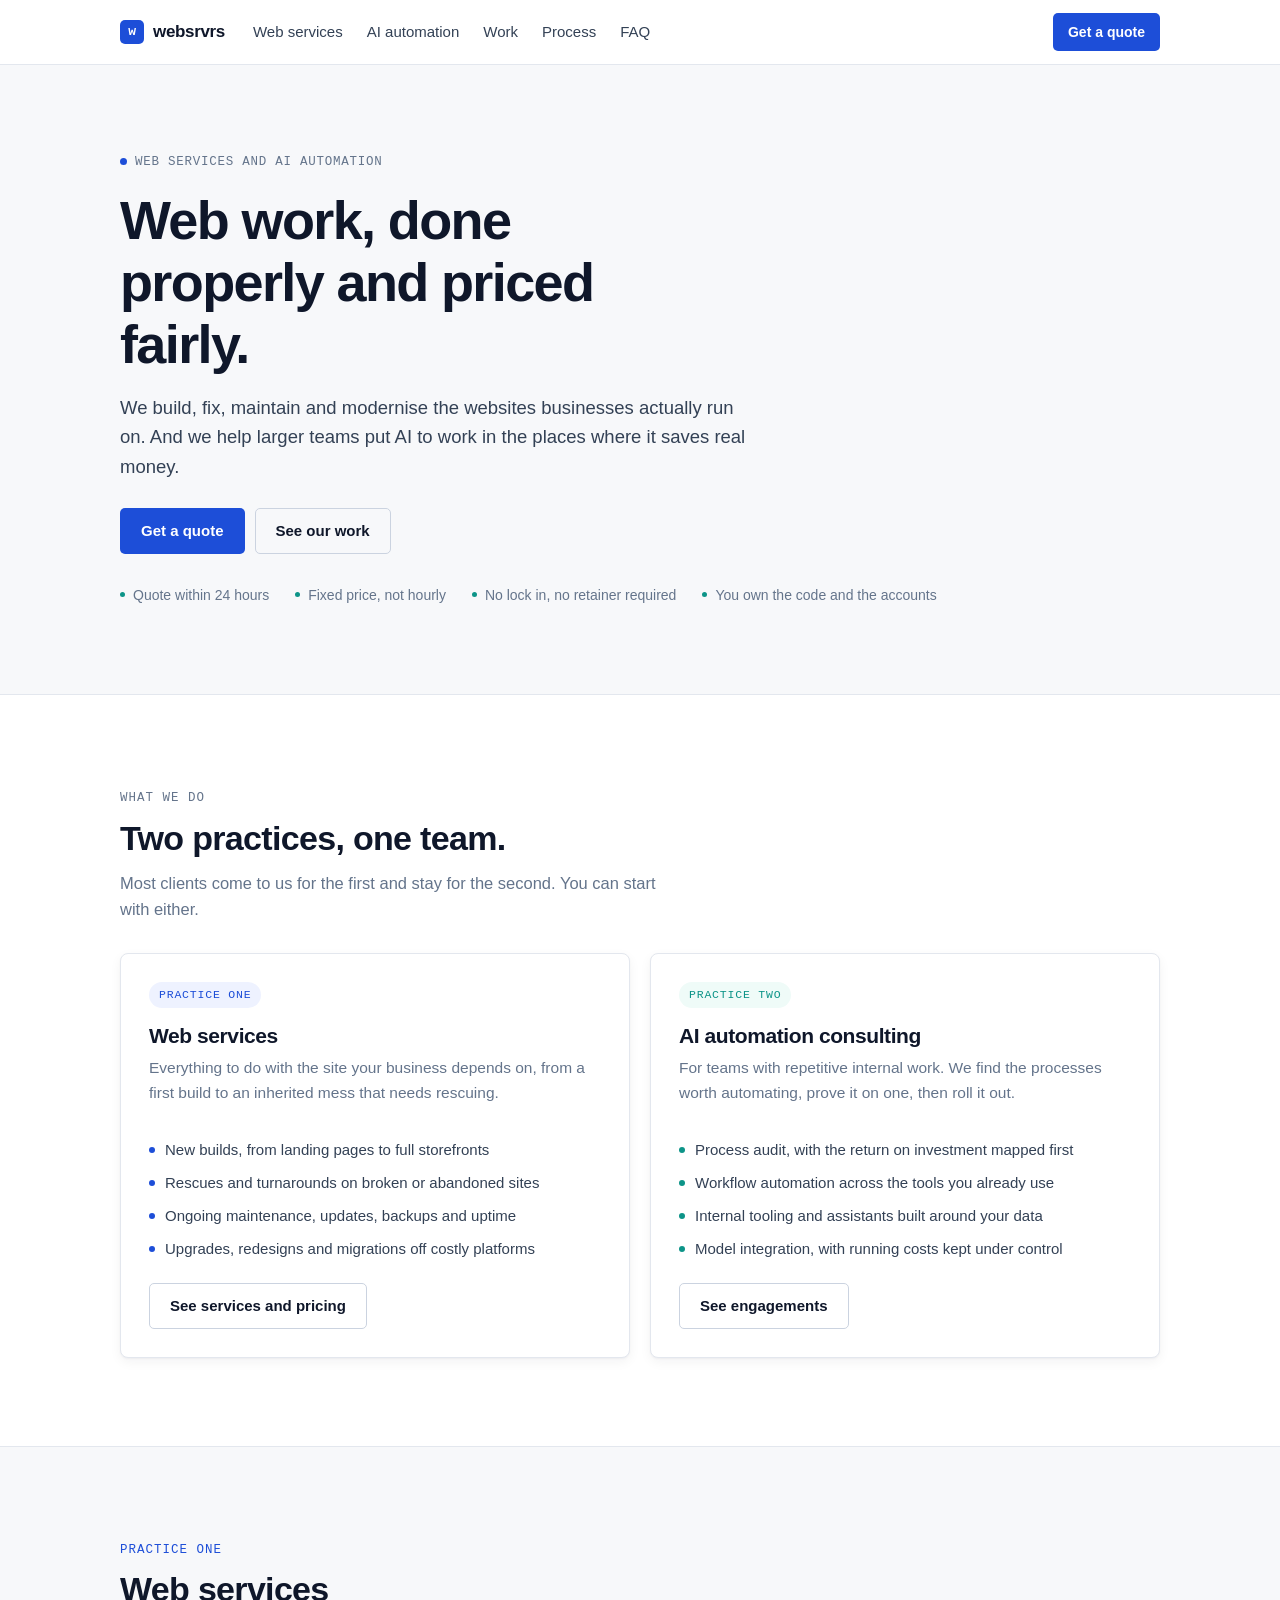
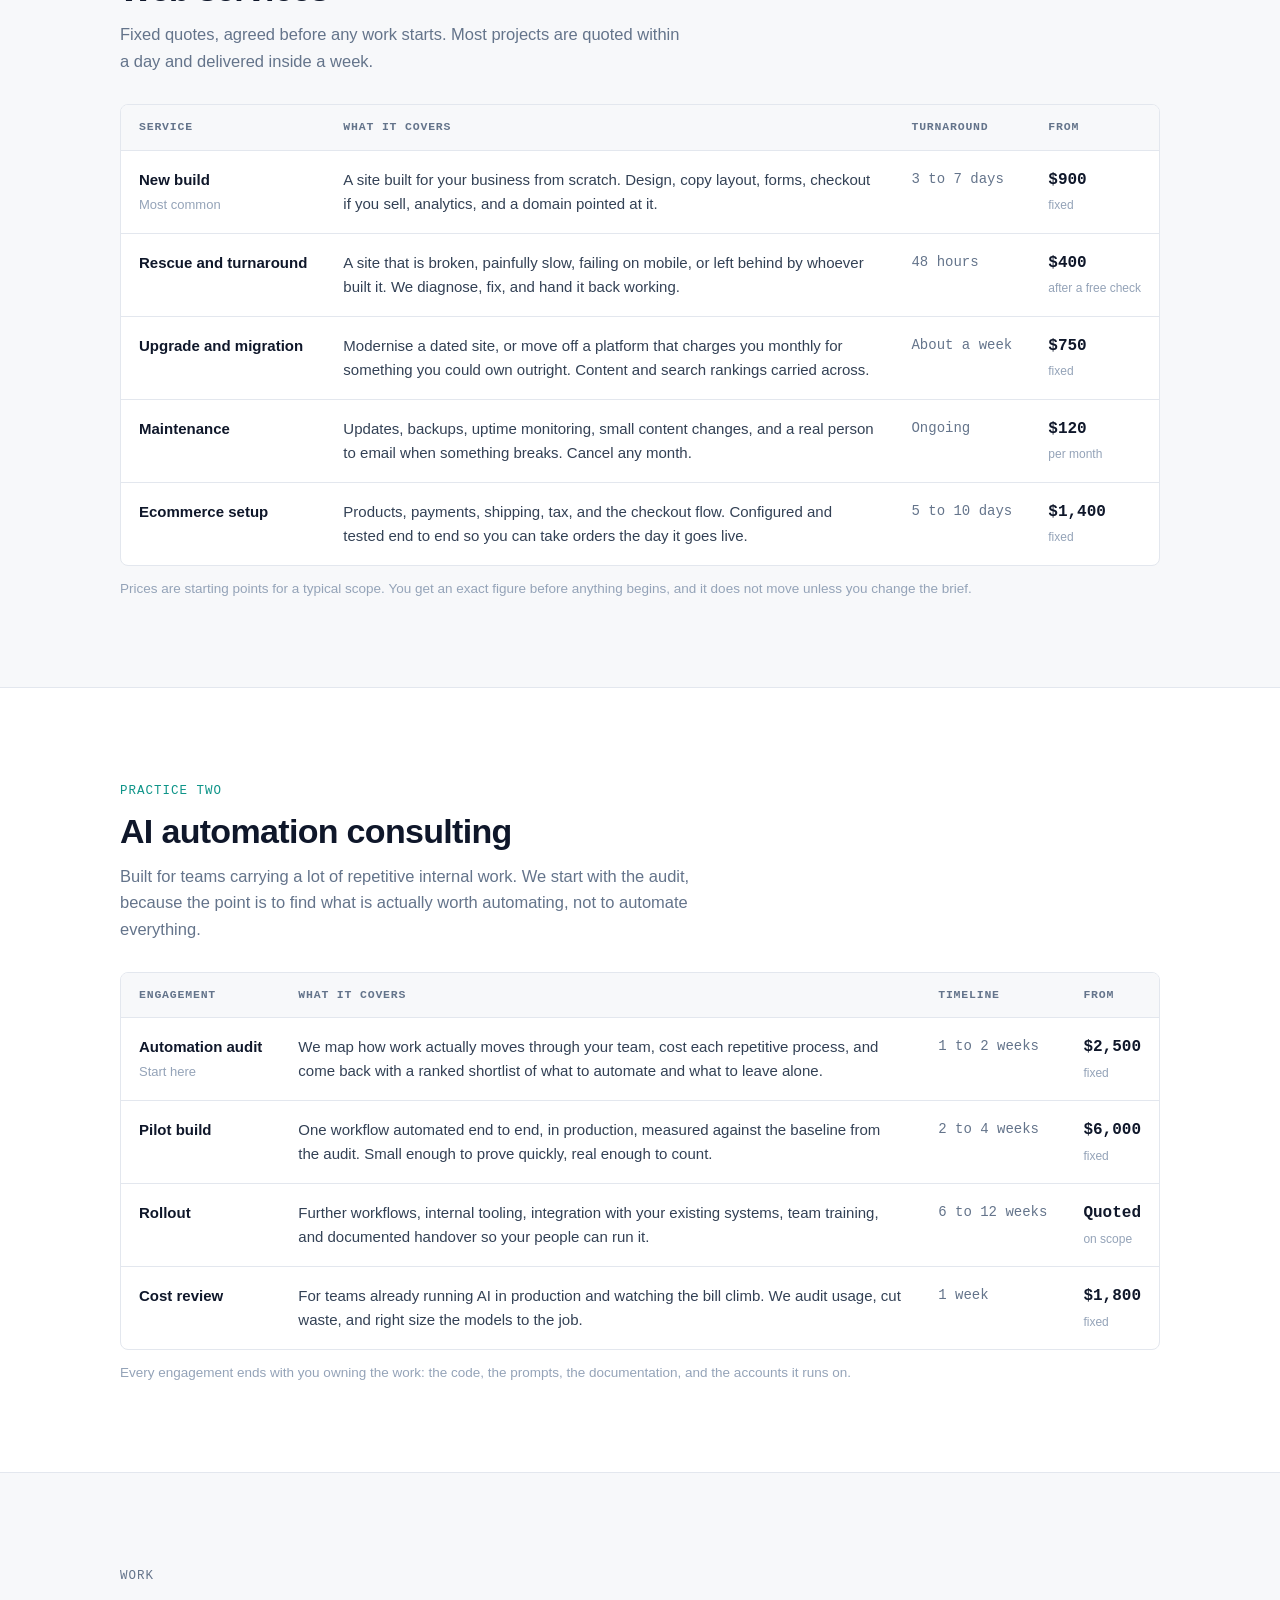
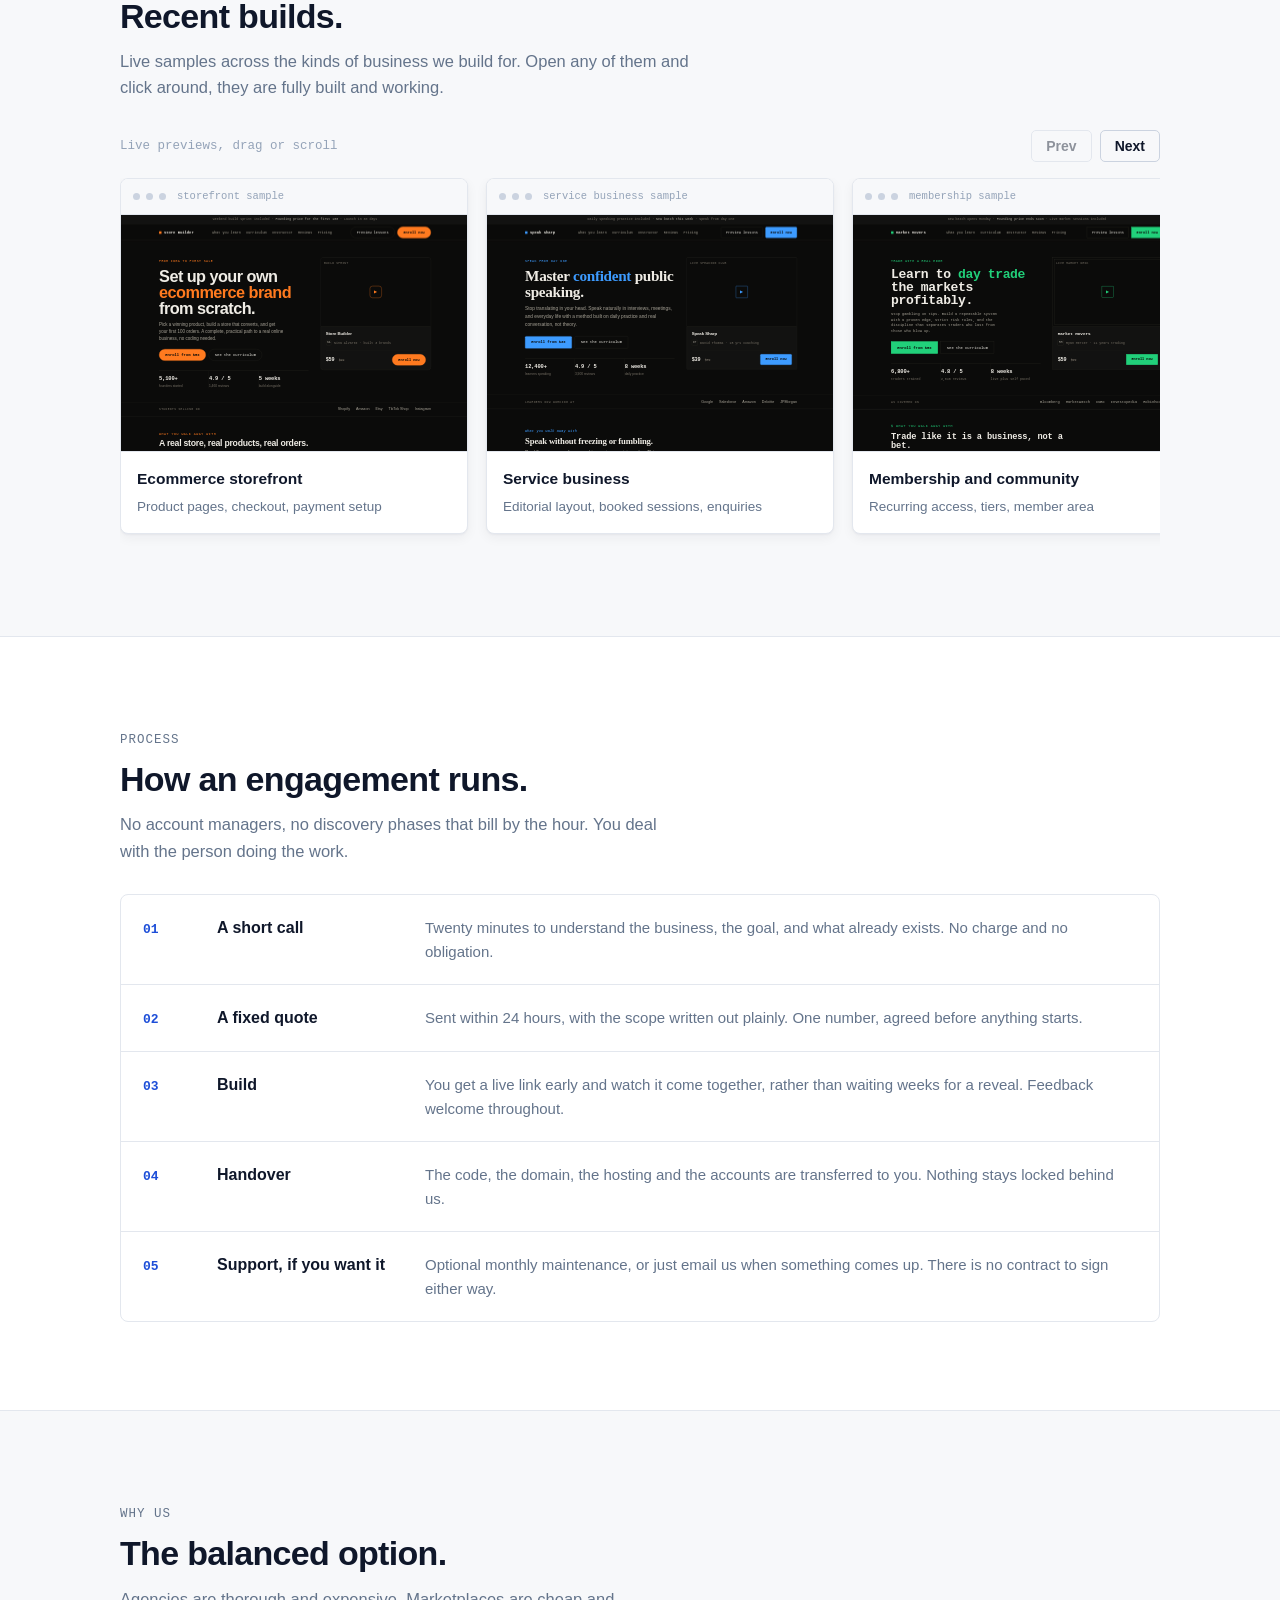
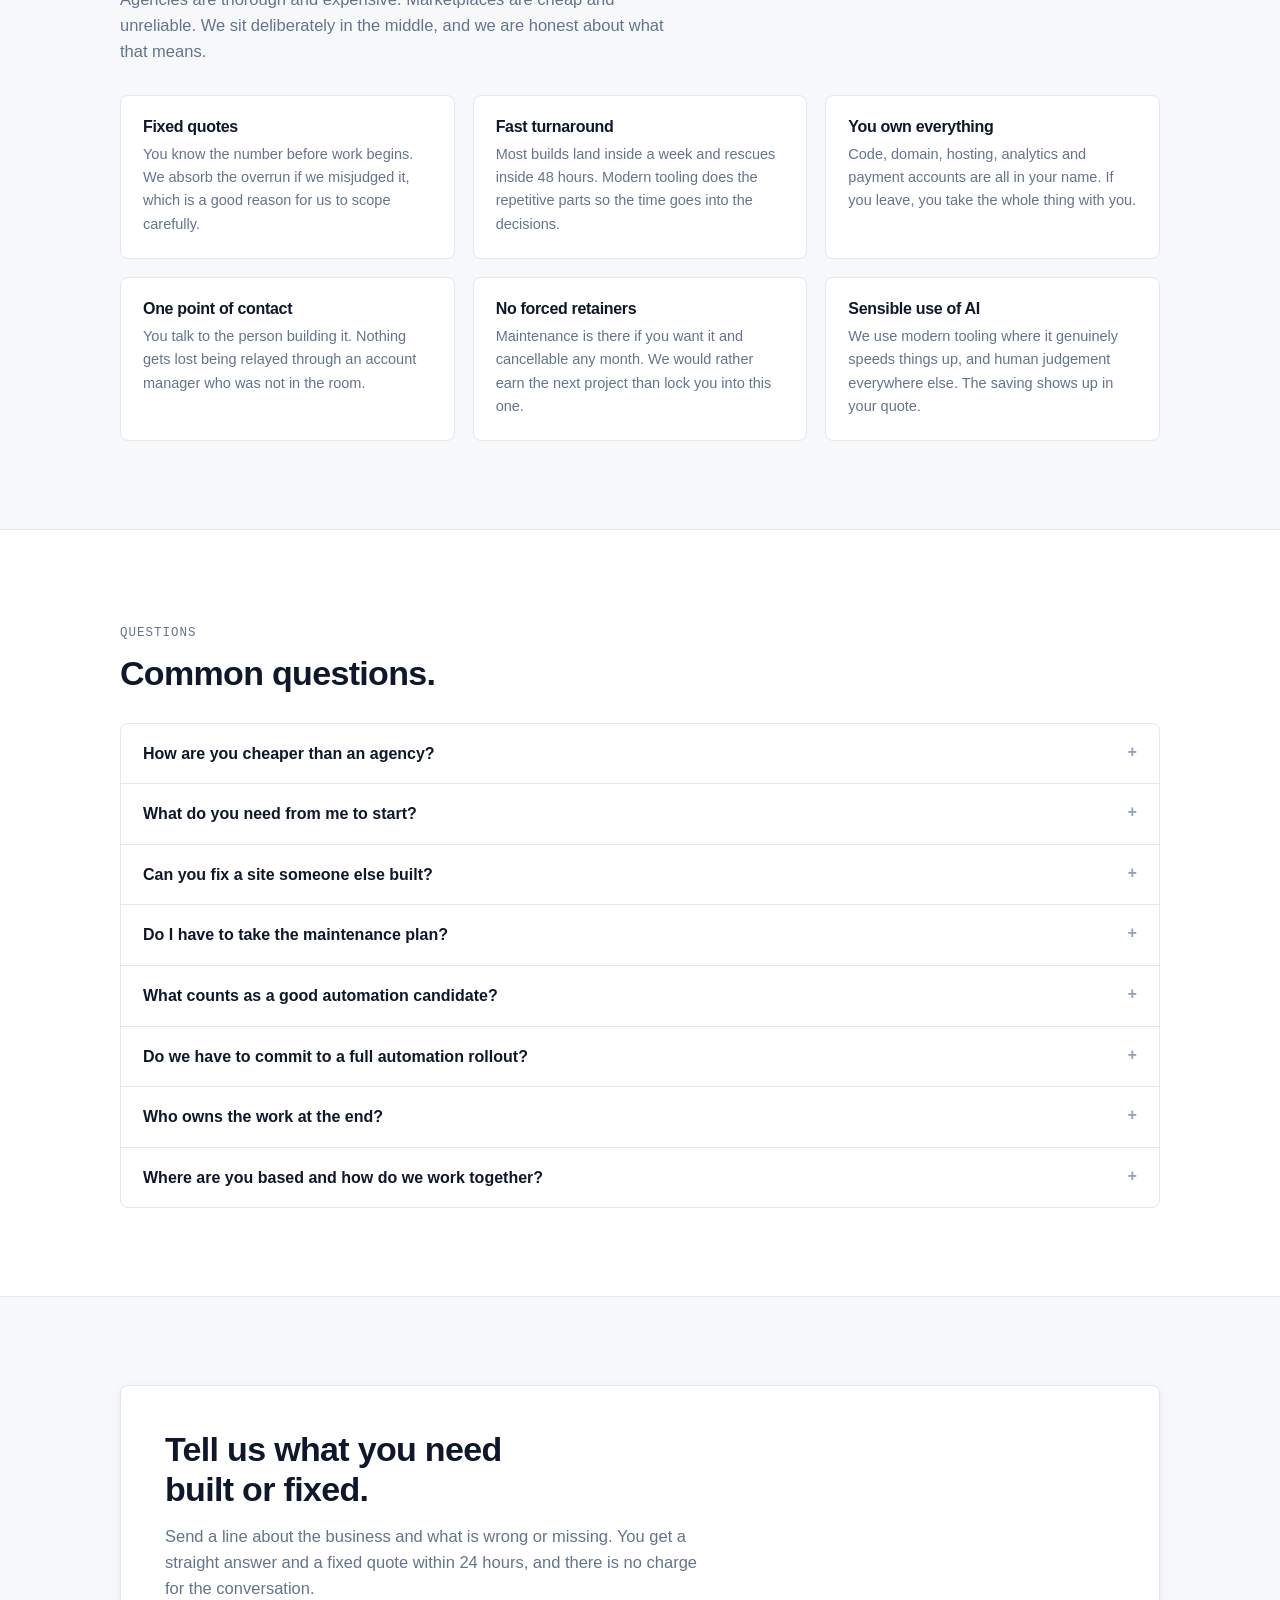
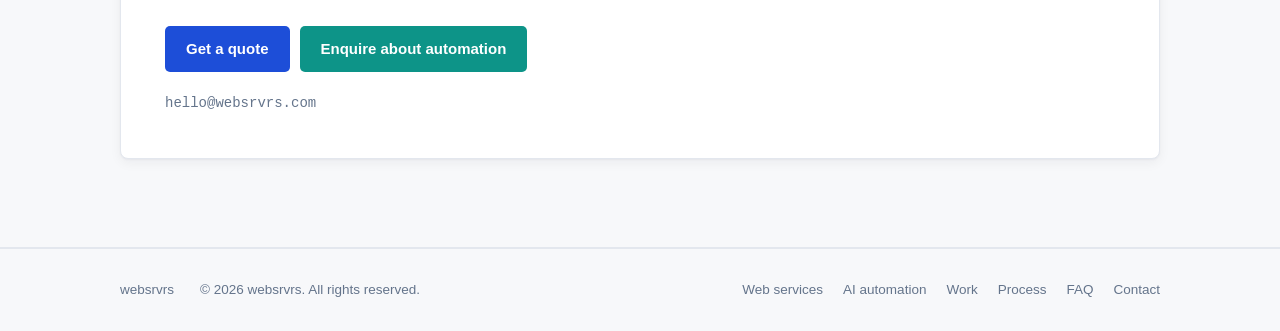
==== index.html @ 1d9e2f2c "Set up websrvrs: web services and AI automation Two practices under one firm. Web services covers ne" ====
<!DOCTYPE html>
<html lang="en">
<head>
  <meta charset="UTF-8" />
  <meta name="viewport" content="width=device-width, initial-scale=1.0" />
  <title>websrvrs · web services and AI automation</title>
  <meta name="description" content="We build, fix, maintain and modernise the websites businesses run on, and help larger teams automate work with AI. Fixed quotes, fast turnaround, you own everything." />
  <meta name="theme-color" content="#ffffff" />
  <link rel="icon" href="favicon.svg" type="image/svg+xml" />
  <meta property="og:title" content="websrvrs · web services and AI automation" />
  <meta property="og:description" content="Web builds, rescues, maintenance and upgrades. Plus AI automation consulting for teams. Fixed quotes, fast turnaround." />
  <meta property="og:type" content="website" />
  <link rel="stylesheet" href="styles.css" />
  <script>document.documentElement.classList.add("js");</script>
</head>
<body id="top">

  <header class="mast" id="mast">
    <div class="wrap mast-in">
      <a href="#top" class="brand"><span class="mk">w</span>websrvrs</a>
      <nav>
        <a href="#services">Web services</a>
        <a href="#automation">AI automation</a>
        <a href="#work">Work</a>
        <a href="#process">Process</a>
        <a href="#faq">FAQ</a>
      </nav>
      <div class="right">
        <a href="#contact" class="btn btn-primary btn-sm">Get a quote</a>
        <button class="burger" id="burger" aria-label="Menu"><span></span><span></span><span></span></button>
      </div>
    </div>
  </header>

  <main>
    <!-- HERO -->
    <section class="hero">
      <div class="wrap">
        <span class="kick"><i></i>Web services and AI automation</span>
        <h1>Web work, done properly and priced fairly.</h1>
        <p class="sub">We build, fix, maintain and modernise the websites businesses actually run on. And we help larger teams put AI to work in the places where it saves real money.</p>
        <div class="acts">
          <a href="#contact" class="btn btn-primary">Get a quote</a>
          <a href="#work" class="btn btn-ghost">See our work</a>
        </div>
        <div class="trust">
          <span>Quote within 24 hours</span>
          <span>Fixed price, not hourly</span>
          <span>No lock in, no retainer required</span>
          <span>You own the code and the accounts</span>
        </div>
      </div>
    </section>

    <!-- PRACTICES -->
    <section class="sect" id="practices">
      <div class="wrap">
        <div class="shead rise">
          <span class="lbl">What we do</span>
          <h2>Two practices, one team.</h2>
          <p>Most clients come to us for the first and stay for the second. You can start with either.</p>
        </div>

        <div class="practices">
          <div class="prac web rise">
            <span class="tag">Practice one</span>
            <h3>Web services</h3>
            <p>Everything to do with the site your business depends on, from a first build to an inherited mess that needs rescuing.</p>
            <ul>
              <li>New builds, from landing pages to full storefronts</li>
              <li>Rescues and turnarounds on broken or abandoned sites</li>
              <li>Ongoing maintenance, updates, backups and uptime</li>
              <li>Upgrades, redesigns and migrations off costly platforms</li>
            </ul>
            <a href="#services" class="btn btn-ghost">See services and pricing</a>
          </div>

          <div class="prac ai rise">
            <span class="tag">Practice two</span>
            <h3>AI automation consulting</h3>
            <p>For teams with repetitive internal work. We find the processes worth automating, prove it on one, then roll it out.</p>
            <ul>
              <li>Process audit, with the return on investment mapped first</li>
              <li>Workflow automation across the tools you already use</li>
              <li>Internal tooling and assistants built around your data</li>
              <li>Model integration, with running costs kept under control</li>
            </ul>
            <a href="#automation" class="btn btn-ghost">See engagements</a>
          </div>
        </div>
      </div>
    </section>

    <!-- WEB SERVICES -->
    <section class="sect sink" id="services">
      <div class="wrap">
        <div class="shead rise">
          <span class="lbl web">Practice one</span>
          <h2>Web services</h2>
          <p>Fixed quotes, agreed before any work starts. Most projects are quoted within a day and delivered inside a week.</p>
        </div>
        <div class="tbl-scroll rise">
          <table>
            <thead>
              <tr><th>Service</th><th>What it covers</th><th>Turnaround</th><th>From</th></tr>
            </thead>
            <tbody>
              <tr>
                <td class="svc">New build<small>Most common</small></td>
                <td>A site built for your business from scratch. Design, copy layout, forms, checkout if you sell, analytics, and a domain pointed at it.</td>
                <td class="turn">3 to 7 days</td>
                <td class="from">$900<small>fixed</small></td>
              </tr>
              <tr>
                <td class="svc">Rescue and turnaround</td>
                <td>A site that is broken, painfully slow, failing on mobile, or left behind by whoever built it. We diagnose, fix, and hand it back working.</td>
                <td class="turn">48 hours</td>
                <td class="from">$400<small>after a free check</small></td>
              </tr>
              <tr>
                <td class="svc">Upgrade and migration</td>
                <td>Modernise a dated site, or move off a platform that charges you monthly for something you could own outright. Content and search rankings carried across.</td>
                <td class="turn">About a week</td>
                <td class="from">$750<small>fixed</small></td>
              </tr>
              <tr>
                <td class="svc">Maintenance</td>
                <td>Updates, backups, uptime monitoring, small content changes, and a real person to email when something breaks. Cancel any month.</td>
                <td class="turn">Ongoing</td>
                <td class="from">$120<small>per month</small></td>
              </tr>
              <tr>
                <td class="svc">Ecommerce setup</td>
                <td>Products, payments, shipping, tax, and the checkout flow. Configured and tested end to end so you can take orders the day it goes live.</td>
                <td class="turn">5 to 10 days</td>
                <td class="from">$1,400<small>fixed</small></td>
              </tr>
            </tbody>
          </table>
        </div>
        <p class="tbl-note rise">Prices are starting points for a typical scope. You get an exact figure before anything begins, and it does not move unless you change the brief.</p>
      </div>
    </section>

    <!-- AI AUTOMATION -->
    <section class="sect" id="automation">
      <div class="wrap">
        <div class="shead rise">
          <span class="lbl ai">Practice two</span>
          <h2>AI automation consulting</h2>
          <p>Built for teams carrying a lot of repetitive internal work. We start with the audit, because the point is to find what is actually worth automating, not to automate everything.</p>
        </div>
        <div class="tbl-scroll rise">
          <table>
            <thead>
              <tr><th>Engagement</th><th>What it covers</th><th>Timeline</th><th>From</th></tr>
            </thead>
            <tbody>
              <tr>
                <td class="svc">Automation audit<small>Start here</small></td>
                <td>We map how work actually moves through your team, cost each repetitive process, and come back with a ranked shortlist of what to automate and what to leave alone.</td>
                <td class="turn">1 to 2 weeks</td>
                <td class="from">$2,500<small>fixed</small></td>
              </tr>
              <tr>
                <td class="svc">Pilot build</td>
                <td>One workflow automated end to end, in production, measured against the baseline from the audit. Small enough to prove quickly, real enough to count.</td>
                <td class="turn">2 to 4 weeks</td>
                <td class="from">$6,000<small>fixed</small></td>
              </tr>
              <tr>
                <td class="svc">Rollout</td>
                <td>Further workflows, internal tooling, integration with your existing systems, team training, and documented handover so your people can run it.</td>
                <td class="turn">6 to 12 weeks</td>
                <td class="from">Quoted<small>on scope</small></td>
              </tr>
              <tr>
                <td class="svc">Cost review</td>
                <td>For teams already running AI in production and watching the bill climb. We audit usage, cut waste, and right size the models to the job.</td>
                <td class="turn">1 week</td>
                <td class="from">$1,800<small>fixed</small></td>
              </tr>
            </tbody>
          </table>
        </div>
        <p class="tbl-note rise">Every engagement ends with you owning the work: the code, the prompts, the documentation, and the accounts it runs on.</p>
      </div>
    </section>

    <!-- WORK -->
    <section class="sect sink" id="work">
      <div class="wrap">
        <div class="shead rise">
          <span class="lbl">Work</span>
          <h2>Recent builds.</h2>
          <p>Live samples across the kinds of business we build for. Open any of them and click around, they are fully built and working.</p>
        </div>

        <div class="rise">
          <div class="cara-head">
            <span class="hint">Live previews, drag or scroll</span>
            <div class="navs">
              <button class="btn btn-ghost btn-sm" id="prev" type="button">Prev</button>
              <button class="btn btn-ghost btn-sm" id="next" type="button">Next</button>
            </div>
          </div>
          <div class="track" id="track">
            <a class="card" href="work/storefront/">
              <div class="card-bar"><i></i><i></i><i></i><span class="u">storefront sample</span></div>
              <div class="card-view"><iframe src="work/storefront/" title="Storefront sample" loading="lazy" tabindex="-1" aria-hidden="true"></iframe></div>
              <div class="card-cap"><b>Ecommerce storefront</b><span>Product pages, checkout, payment setup</span></div>
            </a>
            <a class="card" href="work/booking/">
              <div class="card-bar"><i></i><i></i><i></i><span class="u">service business sample</span></div>
              <div class="card-view"><iframe src="work/booking/" title="Service business sample" loading="lazy" tabindex="-1" aria-hidden="true"></iframe></div>
              <div class="card-cap"><b>Service business</b><span>Editorial layout, booked sessions, enquiries</span></div>
            </a>
            <a class="card" href="work/membership/">
              <div class="card-bar"><i></i><i></i><i></i><span class="u">membership sample</span></div>
              <div class="card-view"><iframe src="work/membership/" title="Membership sample" loading="lazy" tabindex="-1" aria-hidden="true"></iframe></div>
              <div class="card-cap"><b>Membership and community</b><span>Recurring access, tiers, member area</span></div>
            </a>
            <a class="card" href="work/program/">
              <div class="card-bar"><i></i><i></i><i></i><span class="u">program sample</span></div>
              <div class="card-view"><iframe src="work/program/" title="Program sample" loading="lazy" tabindex="-1" aria-hidden="true"></iframe></div>
              <div class="card-cap"><b>Program and enrolment</b><span>Curriculum, tiers, sign up flow</span></div>
            </a>
            <a class="card" href="work/digital/">
              <div class="card-bar"><i></i><i></i><i></i><span class="u">digital product sample</span></div>
              <div class="card-view"><iframe src="work/digital/" title="Digital product sample" loading="lazy" tabindex="-1" aria-hidden="true"></iframe></div>
              <div class="card-cap"><b>Digital product</b><span>Landing page, pricing tiers, instant delivery</span></div>
            </a>
          </div>
        </div>
      </div>
    </section>

    <!-- PROCESS -->
    <section class="sect" id="process">
      <div class="wrap">
        <div class="shead rise">
          <span class="lbl">Process</span>
          <h2>How an engagement runs.</h2>
          <p>No account managers, no discovery phases that bill by the hour. You deal with the person doing the work.</p>
        </div>
        <div class="steps rise">
          <div class="step"><span class="n">01</span><span class="t">A short call</span><span class="d">Twenty minutes to understand the business, the goal, and what already exists. No charge and no obligation.</span></div>
          <div class="step"><span class="n">02</span><span class="t">A fixed quote</span><span class="d">Sent within 24 hours, with the scope written out plainly. One number, agreed before anything starts.</span></div>
          <div class="step"><span class="n">03</span><span class="t">Build</span><span class="d">You get a live link early and watch it come together, rather than waiting weeks for a reveal. Feedback welcome throughout.</span></div>
          <div class="step"><span class="n">04</span><span class="t">Handover</span><span class="d">The code, the domain, the hosting and the accounts are transferred to you. Nothing stays locked behind us.</span></div>
          <div class="step"><span class="n">05</span><span class="t">Support, if you want it</span><span class="d">Optional monthly maintenance, or just email us when something comes up. There is no contract to sign either way.</span></div>
        </div>
      </div>
    </section>

    <!-- WHY -->
    <section class="sect sink" id="why">
      <div class="wrap">
        <div class="shead rise">
          <span class="lbl">Why us</span>
          <h2>The balanced option.</h2>
          <p>Agencies are thorough and expensive. Marketplaces are cheap and unreliable. We sit deliberately in the middle, and we are honest about what that means.</p>
        </div>
        <div class="why">
          <div class="c rise"><h3>Fixed quotes</h3><p>You know the number before work begins. We absorb the overrun if we misjudged it, which is a good reason for us to scope carefully.</p></div>
          <div class="c rise"><h3>Fast turnaround</h3><p>Most builds land inside a week and rescues inside 48 hours. Modern tooling does the repetitive parts so the time goes into the decisions.</p></div>
          <div class="c rise"><h3>You own everything</h3><p>Code, domain, hosting, analytics and payment accounts are all in your name. If you leave, you take the whole thing with you.</p></div>
          <div class="c rise"><h3>One point of contact</h3><p>You talk to the person building it. Nothing gets lost being relayed through an account manager who was not in the room.</p></div>
          <div class="c rise"><h3>No forced retainers</h3><p>Maintenance is there if you want it and cancellable any month. We would rather earn the next project than lock you into this one.</p></div>
          <div class="c rise"><h3>Sensible use of AI</h3><p>We use modern tooling where it genuinely speeds things up, and human judgement everywhere else. The saving shows up in your quote.</p></div>
        </div>
      </div>
    </section>

    <!-- FAQ -->
    <section class="sect" id="faq">
      <div class="wrap">
        <div class="shead rise">
          <span class="lbl">Questions</span>
          <h2>Common questions.</h2>
        </div>
        <div class="faq rise">
          <details>
            <summary><span>How are you cheaper than an agency?</span><span class="pl">+</span></summary>
            <div class="ans">No offices, no account layer, and no sales team to fund. We also use modern tooling for the repetitive parts of a build, so the hours that get billed are the ones that actually needed judgement. You are paying for the work rather than the overhead around it.</div>
          </details>
          <details>
            <summary><span>What do you need from me to start?</span><span class="pl">+</span></summary>
            <div class="ans">Whatever you already have. Logos, copy, product photos, an old site, a rough sketch, or nothing but a conversation. We work from the state you are in rather than asking you to prepare a brief first.</div>
          </details>
          <details>
            <summary><span>Can you fix a site someone else built?</span><span class="pl">+</span></summary>
            <div class="ans">Yes, that is a large part of what we do. Send us the URL and we will tell you honestly whether it is worth repairing or cheaper to rebuild. The initial check costs nothing.</div>
          </details>
          <details>
            <summary><span>Do I have to take the maintenance plan?</span><span class="pl">+</span></summary>
            <div class="ans">No. It exists because most clients would rather not think about updates and backups, but the site is yours either way and it will keep running without us.</div>
          </details>
          <details>
            <summary><span>What counts as a good automation candidate?</span><span class="pl">+</span></summary>
            <div class="ans">Work that is repetitive, rule based, high volume, and currently done by a person reading and retyping things. Quoting, intake, triage, reporting, data entry between systems. The audit exists to find these rather than guess at them.</div>
          </details>
          <details>
            <summary><span>Do we have to commit to a full automation rollout?</span><span class="pl">+</span></summary>
            <div class="ans">No. The audit stands alone and is useful on its own, and the pilot is deliberately small so you can judge the result before committing further. Many clients stop after the pilot, and that is a fine outcome.</div>
          </details>
          <details>
            <summary><span>Who owns the work at the end?</span><span class="pl">+</span></summary>
            <div class="ans">You do, in every case. Code, documentation, prompts, domains and accounts are transferred into your name at handover. There is no licence and no dependency on us continuing.</div>
          </details>
          <details>
            <summary><span>Where are you based and how do we work together?</span><span class="pl">+</span></summary>
            <div class="ans">We work remotely with clients across time zones, over email and scheduled calls. Most projects need one call at the start and one at handover, and everything between is asynchronous.</div>
          </details>
        </div>
      </div>
    </section>

    <!-- CONTACT -->
    <section class="sect sink" id="contact">
      <div class="wrap">
        <div class="cta rise">
          <h2>Tell us what you need built or fixed.</h2>
          <p>Send a line about the business and what is wrong or missing. You get a straight answer and a fixed quote within 24 hours, and there is no charge for the conversation.</p>
          <div class="acts">
            <a class="btn btn-primary" href="mailto:hello@websrvrs.com?subject=Project%20enquiry&body=Hi%2C%0D%0A%0D%0ABusiness%3A%0D%0ACurrent%20site%20(if%20any)%3A%0D%0AWhat%20I%20need%3A%0D%0ATimeline%3A%0D%0A">Get a quote</a>
            <a class="btn btn-ai" href="mailto:hello@websrvrs.com?subject=AI%20automation%20enquiry&body=Hi%2C%0D%0A%0D%0ACompany%3A%0D%0ATeam%20size%3A%0D%0AThe%20repetitive%20work%20we%20want%20to%20look%20at%3A%0D%0A">Enquire about automation</a>
          </div>
          <p class="mailto">hello@websrvrs.com</p>
        </div>
      </div>
    </section>
  </main>

  <footer class="foot">
    <div class="wrap foot-in">
      <span>websrvrs</span>
      <span>&#169; 2026 websrvrs. All rights reserved.</span>
      <nav>
        <a href="#services">Web services</a>
        <a href="#automation">AI automation</a>
        <a href="#work">Work</a>
        <a href="#process">Process</a>
        <a href="#faq">FAQ</a>
        <a href="#contact">Contact</a>
      </nav>
    </div>
  </footer>

  <script src="script.js"></script>
</body>
</html>
---- styles.css ----
/* ============================================================
   websrvrs — web services and AI automation.
   Light, professional, calm. Two practice accents: blue for web,
   teal for automation. Flat fills, soft borders, system fonts.
   ============================================================ */

:root {
  --bg: #ffffff;
  --bg-soft: #f7f8fa;
  --bg-sink: #f1f3f7;
  --line: #e3e7ee;
  --line-strong: #cbd3e0;

  --ink: #0f172a;
  --ink-soft: #334155;
  --muted: #64748b;
  --faint: #94a3b8;

  --web: #1d4ed8;
  --web-soft: #eef2ff;
  --ai: #0d9488;
  --ai-soft: #effbf8;
  --warn: #b45309;

  --r: 8px;
  --r-sm: 5px;
  --maxw: 1120px;
  --pad: clamp(20px, 5vw, 40px);
  --sect: clamp(56px, 8vw, 88px);

  --sans: -apple-system, BlinkMacSystemFont, "Segoe UI", Roboto, Helvetica, Arial, sans-serif;
  --mono: ui-monospace, SFMono-Regular, "SF Mono", Menlo, Consolas, "Liberation Mono", monospace;
  --shadow: 0 1px 2px rgba(15, 23, 42, .04), 0 4px 12px rgba(15, 23, 42, .05);
}

* { box-sizing: border-box; }
html { scroll-behavior: smooth; }
body {
  margin: 0; background: var(--bg); color: var(--ink);
  font-family: var(--sans); font-size: 16px; line-height: 1.6;
  -webkit-font-smoothing: antialiased;
}
img { max-width: 100%; display: block; }
a { color: var(--web); text-decoration: none; }
a:hover { text-decoration: underline; }

.wrap { width: 100%; max-width: var(--maxw); margin: 0 auto; padding-inline: var(--pad); }
.mono { font-family: var(--mono); }
.muted { color: var(--muted); }

h1, h2, h3, h4 { margin: 0; font-weight: 700; line-height: 1.15; letter-spacing: -0.02em; color: var(--ink); }
h1 { font-size: clamp(34px, 5vw, 54px); letter-spacing: -0.03em; }
h2 { font-size: clamp(24px, 3vw, 34px); }
h3 { font-size: 18px; }
p { margin: 0 0 14px; }
p:last-child { margin-bottom: 0; }

/* ---------- Header ---------- */
.mast { background: rgba(255,255,255,.9); backdrop-filter: blur(8px); border-bottom: 1px solid var(--line); position: sticky; top: 0; z-index: 60; }
.mast-in { display: flex; align-items: center; gap: 28px; height: 64px; }
.brand { display: inline-flex; align-items: center; gap: 9px; font-weight: 700; font-size: 17px; letter-spacing: -0.02em; color: var(--ink); }
.brand:hover { text-decoration: none; }
.brand .mk { width: 24px; height: 24px; border-radius: var(--r-sm); background: var(--web); display: grid; place-items: center; color: #fff; font-family: var(--mono); font-size: 13px; font-weight: 700; }
.mast nav { display: flex; gap: 24px; }
.mast nav a { color: var(--ink-soft); font-size: 15px; font-weight: 500; }
.mast nav a:hover { color: var(--web); text-decoration: none; }
.mast .right { margin-left: auto; display: flex; align-items: center; gap: 12px; }
.burger { display: none; background: none; border: 1px solid var(--line-strong); border-radius: var(--r-sm); padding: 6px 8px; cursor: pointer; }
.burger span { display: block; width: 16px; height: 2px; background: var(--ink); margin: 3px 0; }

/* ---------- Buttons ---------- */
.btn {
  display: inline-flex; align-items: center; justify-content: center; gap: 7px;
  font-family: var(--sans); font-size: 15px; font-weight: 600;
  padding: 10px 20px; border-radius: var(--r-sm); cursor: pointer;
  border: 1px solid transparent; background: var(--bg-sink); color: var(--ink);
  transition: background .14s, border-color .14s, color .14s;
}
.btn:hover { text-decoration: none; background: #e6eaf2; }
.btn-primary { background: var(--web); color: #fff; }
.btn-primary:hover { background: #1b43bd; color: #fff; }
.btn-ai { background: var(--ai); color: #fff; }
.btn-ai:hover { background: #0b7f75; color: #fff; }
.btn-ghost { background: transparent; border-color: var(--line-strong); color: var(--ink); }
.btn-ghost:hover { background: var(--bg-soft); border-color: var(--muted); }
.btn-sm { padding: 7px 14px; font-size: 14px; }

/* ---------- Hero ---------- */
.hero { padding-block: clamp(48px, 7vw, 82px) var(--sect); border-bottom: 1px solid var(--line); background: var(--bg-soft); }
.kick { display: inline-flex; align-items: center; gap: 8px; font-family: var(--mono); font-size: 12.5px; letter-spacing: .06em; text-transform: uppercase; color: var(--muted); }
.kick i { width: 7px; height: 7px; border-radius: 50%; background: var(--web); display: block; }
.hero h1 { margin-top: 16px; max-width: 17ch; }
.hero .sub { margin-top: 18px; max-width: 62ch; font-size: clamp(16px, 1.5vw, 18.5px); color: var(--ink-soft); }
.hero .acts { margin-top: 26px; display: flex; flex-wrap: wrap; gap: 10px; }
.trust { margin-top: 30px; display: flex; flex-wrap: wrap; gap: 10px 26px; }
.trust span { display: inline-flex; align-items: center; gap: 8px; font-size: 14px; color: var(--muted); }
.trust span::before { content: ""; width: 5px; height: 5px; border-radius: 50%; background: var(--ai); flex: none; }

/* ---------- Sections ---------- */
.sect { padding-block: var(--sect); }
.sect.sink { background: var(--bg-soft); border-block: 1px solid var(--line); }
.shead { max-width: 64ch; margin-bottom: 30px; }
.lbl { font-family: var(--mono); font-size: 12.5px; letter-spacing: .08em; text-transform: uppercase; color: var(--muted); }
.lbl.web { color: var(--web); }
.lbl.ai { color: var(--ai); }
.shead h2 { margin-top: 10px; }
.shead p { margin-top: 12px; color: var(--muted); font-size: 16.5px; }

/* ---------- Practice cards ---------- */
.practices { display: grid; grid-template-columns: repeat(2, 1fr); gap: 20px; }
.prac { border: 1px solid var(--line); border-radius: var(--r); padding: 28px; background: var(--bg); box-shadow: var(--shadow); display: flex; flex-direction: column; }
.prac .tag { display: inline-block; align-self: flex-start; font-family: var(--mono); font-size: 11.5px; letter-spacing: .07em; text-transform: uppercase; padding: 4px 10px; border-radius: 999px; }
.prac.web .tag { background: var(--web-soft); color: var(--web); }
.prac.ai .tag { background: var(--ai-soft); color: var(--ai); }
.prac h3 { margin: 16px 0 8px; font-size: 21px; }
.prac > p { color: var(--muted); font-size: 15.5px; }
.prac ul { list-style: none; padding: 0; margin: 18px 0 22px; display: grid; gap: 9px; }
.prac li { display: flex; gap: 10px; font-size: 15px; color: var(--ink-soft); }
.prac li::before { content: ""; width: 6px; height: 6px; border-radius: 50%; margin-top: 9px; flex: none; }
.prac.web li::before { background: var(--web); }
.prac.ai li::before { background: var(--ai); }
.prac .btn { margin-top: auto; align-self: flex-start; }

/* ---------- Tables ---------- */
.tbl-scroll { overflow-x: auto; border: 1px solid var(--line); border-radius: var(--r); background: var(--bg); }
table { width: 100%; border-collapse: collapse; font-size: 15px; }
th { text-align: left; font-family: var(--mono); font-size: 11.5px; letter-spacing: .07em; text-transform: uppercase; font-weight: 600; color: var(--muted); padding: 13px 18px; background: var(--bg-soft); border-bottom: 1px solid var(--line); white-space: nowrap; }
td { padding: 17px 18px; border-bottom: 1px solid var(--line); vertical-align: top; color: var(--ink-soft); }
tr:last-child td { border-bottom: 0; }
tbody tr:hover td { background: var(--bg-soft); }
td.svc { font-weight: 600; color: var(--ink); white-space: nowrap; }
td.svc small { display: block; font-weight: 400; font-size: 13px; color: var(--faint); margin-top: 3px; }
td.turn { font-family: var(--mono); font-size: 14px; color: var(--muted); white-space: nowrap; }
td.from { font-family: var(--mono); font-size: 16px; font-weight: 700; color: var(--ink); white-space: nowrap; }
td.from small { display: block; font-family: var(--sans); font-size: 12px; font-weight: 400; color: var(--faint); margin-top: 3px; }
.tbl-note { margin-top: 12px; font-size: 13.5px; color: var(--faint); }

/* ---------- Steps ---------- */
.steps { display: grid; gap: 0; border: 1px solid var(--line); border-radius: var(--r); overflow: hidden; background: var(--bg); }
.step { display: grid; grid-template-columns: 56px 190px 1fr; gap: 18px; padding: 20px 22px; border-bottom: 1px solid var(--line); align-items: baseline; }
.step:last-child { border-bottom: 0; }
.step .n { font-family: var(--mono); font-size: 13px; font-weight: 700; color: var(--web); }
.step .t { font-weight: 600; color: var(--ink); }
.step .d { color: var(--muted); font-size: 15px; }

/* ---------- Why grid ---------- */
.why { display: grid; grid-template-columns: repeat(3, 1fr); gap: 18px; }
.why .c { border: 1px solid var(--line); border-radius: var(--r); padding: 22px; background: var(--bg); }
.why .c h3 { font-size: 16px; margin-bottom: 7px; }
.why .c p { color: var(--muted); font-size: 14.5px; margin: 0; }

/* ---------- Work ---------- */
.cara-head { display: flex; align-items: center; gap: 14px; margin-bottom: 16px; }
.cara-head .hint { font-family: var(--mono); font-size: 12.5px; color: var(--faint); }
.cara-head .navs { margin-left: auto; display: flex; gap: 8px; }
.track { display: flex; gap: 18px; overflow-x: auto; scroll-snap-type: x mandatory; scroll-behavior: smooth; padding-bottom: 14px; }
.track::-webkit-scrollbar { height: 7px; }
.track::-webkit-scrollbar-thumb { background: var(--line-strong); border-radius: 4px; }
.card {
  flex: 0 0 auto; width: 348px; scroll-snap-align: start; background: var(--bg);
  border: 1px solid var(--line); border-radius: var(--r); overflow: hidden;
  box-shadow: var(--shadow); transition: border-color .15s, transform .15s, box-shadow .15s;
}
.card:hover { border-color: var(--web); transform: translateY(-3px); box-shadow: 0 6px 22px rgba(15,23,42,.1); text-decoration: none; }
.card-bar { display: flex; align-items: center; gap: 6px; padding: 9px 12px; background: var(--bg-soft); border-bottom: 1px solid var(--line); }
.card-bar i { width: 7px; height: 7px; border-radius: 50%; background: var(--line-strong); display: block; }
.card-bar .u { font-family: var(--mono); font-size: 10.5px; color: var(--faint); margin-left: 5px; overflow: hidden; text-overflow: ellipsis; white-space: nowrap; }
.card-view { height: 236px; overflow: hidden; background: #fff; position: relative; }
.card-view iframe { width: 1280px; height: 870px; border: 0; transform: scale(.2719); transform-origin: 0 0; pointer-events: none; }
.card-cap { padding: 15px 16px; border-top: 1px solid var(--line); }
.card-cap b { display: block; font-size: 15.5px; color: var(--ink); }
.card-cap span { display: block; font-size: 13.5px; color: var(--muted); margin-top: 4px; }

/* ---------- FAQ ---------- */
.faq { border: 1px solid var(--line); border-radius: var(--r); overflow: hidden; background: var(--bg); }
details { border-bottom: 1px solid var(--line); }
details:last-child { border-bottom: 0; }
summary { list-style: none; cursor: pointer; padding: 17px 22px; display: flex; align-items: center; justify-content: space-between; gap: 18px; font-weight: 600; font-size: 16px; color: var(--ink); }
summary::-webkit-details-marker { display: none; }
summary:hover { color: var(--web); }
summary .pl { font-family: var(--mono); color: var(--faint); transition: transform .15s; flex: none; }
details[open] summary .pl { transform: rotate(45deg); color: var(--web); }
details .ans { padding: 0 22px 18px; color: var(--muted); font-size: 15px; max-width: 80ch; }

/* ---------- Contact ---------- */
.cta { border: 1px solid var(--line); border-radius: var(--r); background: var(--bg); box-shadow: var(--shadow); padding: clamp(28px, 4vw, 44px); }
.cta h2 { max-width: 20ch; }
.cta p { margin-top: 14px; color: var(--muted); max-width: 58ch; font-size: 16.5px; }
.cta .acts { margin-top: 24px; display: flex; flex-wrap: wrap; gap: 10px; }
.cta .mailto { margin-top: 20px; font-family: var(--mono); font-size: 14px; color: var(--muted); }

/* ---------- Footer ---------- */
.foot { border-top: 1px solid var(--line); background: var(--bg-soft); padding-block: 30px; }
.foot-in { display: flex; flex-wrap: wrap; align-items: center; gap: 12px 26px; font-size: 13.5px; color: var(--muted); }
.foot-in nav { display: flex; flex-wrap: wrap; gap: 10px 20px; margin-left: auto; }
.foot-in nav a { color: var(--muted); }

/* ---------- Motion ---------- */
.js .rise { opacity: 0; transform: translateY(12px); transition: opacity .45s ease, transform .45s ease; }
.js .rise.in { opacity: 1; transform: none; }
@media (prefers-reduced-motion: reduce) {
  html { scroll-behavior: auto; }
  .js .rise { opacity: 1; transform: none; transition: none; }
  .track { scroll-behavior: auto; }
  .card:hover { transform: none; }
}

/* ---------- Responsive ---------- */
@media (max-width: 900px) {
  .practices, .why { grid-template-columns: 1fr; }
  .mast nav { display: none; }
  .burger { display: block; }
  .mast.open nav { display: flex; position: absolute; top: 64px; left: 0; right: 0; flex-direction: column; gap: 0; background: #fff; border-bottom: 1px solid var(--line); padding: 6px var(--pad) 16px; }
  .mast.open nav a { padding: 11px 0; border-bottom: 1px solid var(--line); width: 100%; }
  .step { grid-template-columns: 44px 1fr; }
  .step .d { grid-column: 2; }
}
@media (max-width: 600px) {
  .card { width: 282px; }
  .card-view { height: 192px; }
  .card-view iframe { transform: scale(.2203); }
  .hero .acts .btn, .cta .acts .btn { width: 100%; }
}
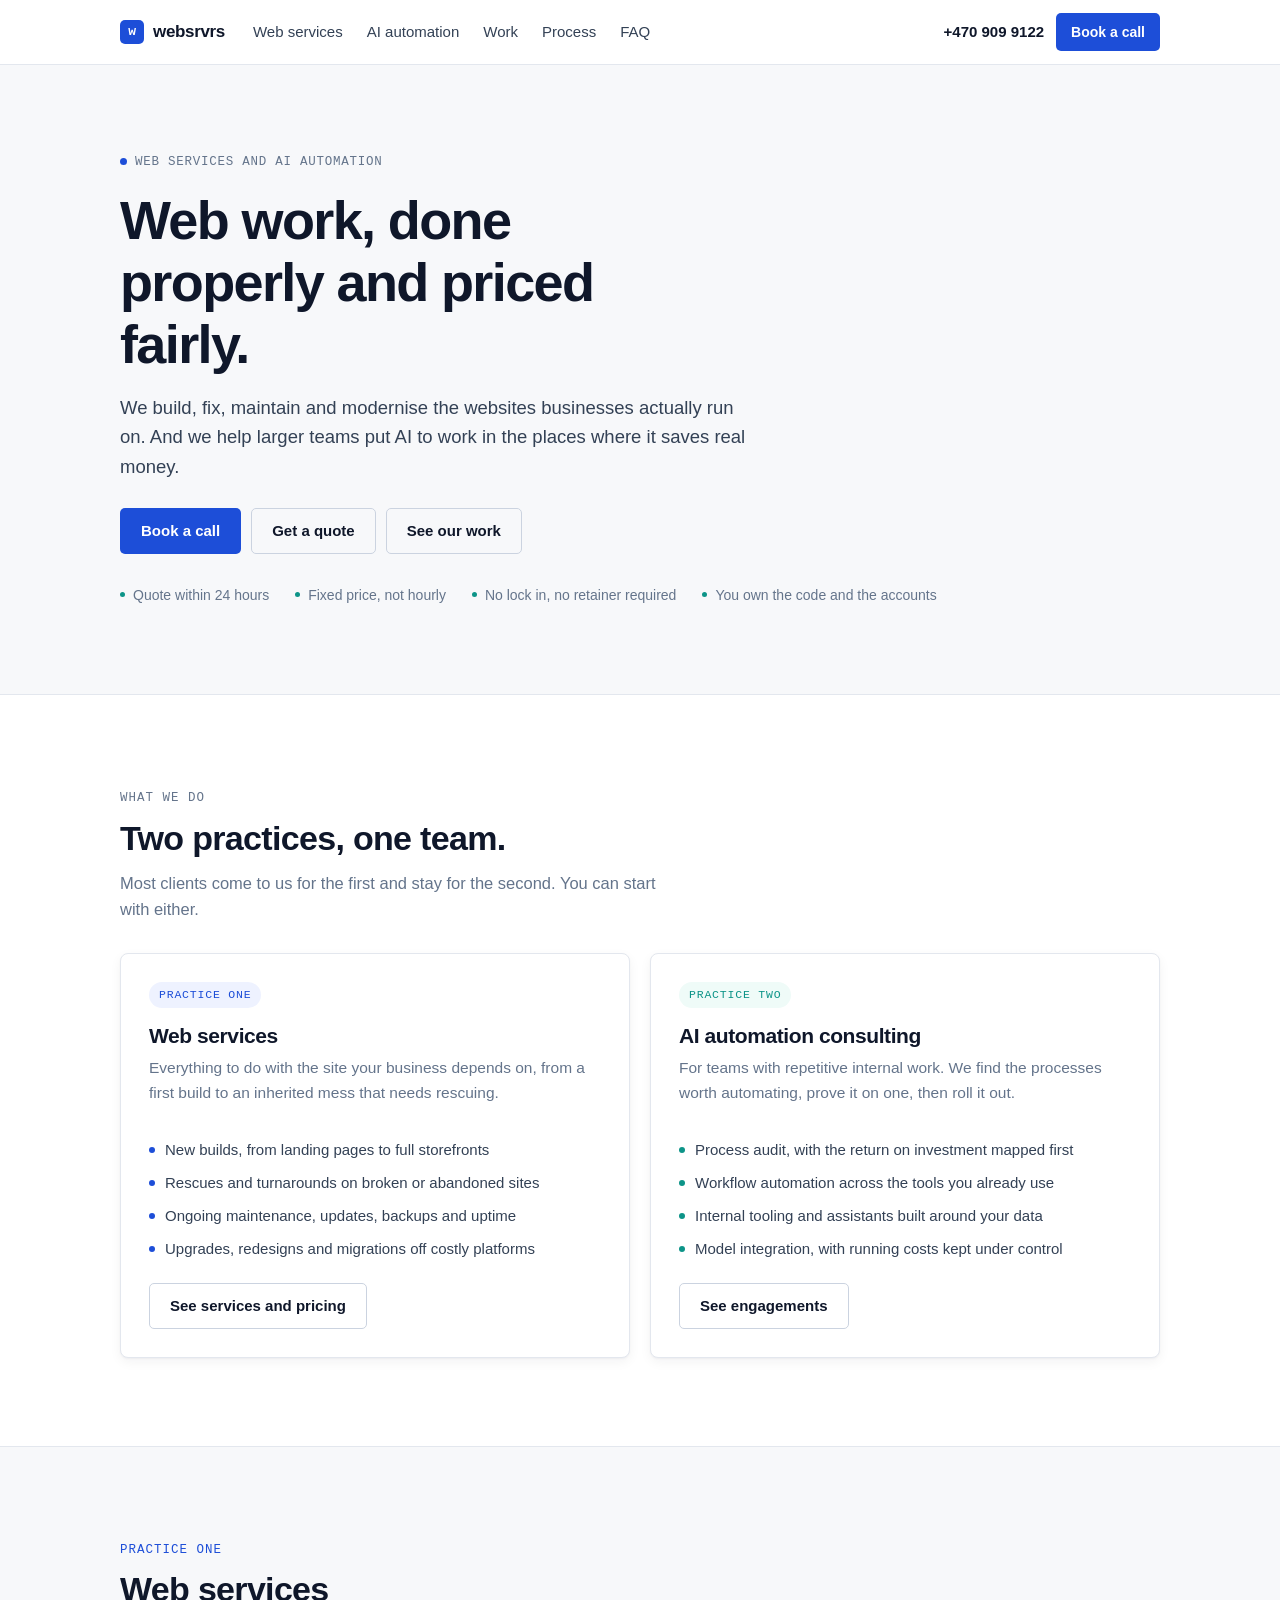
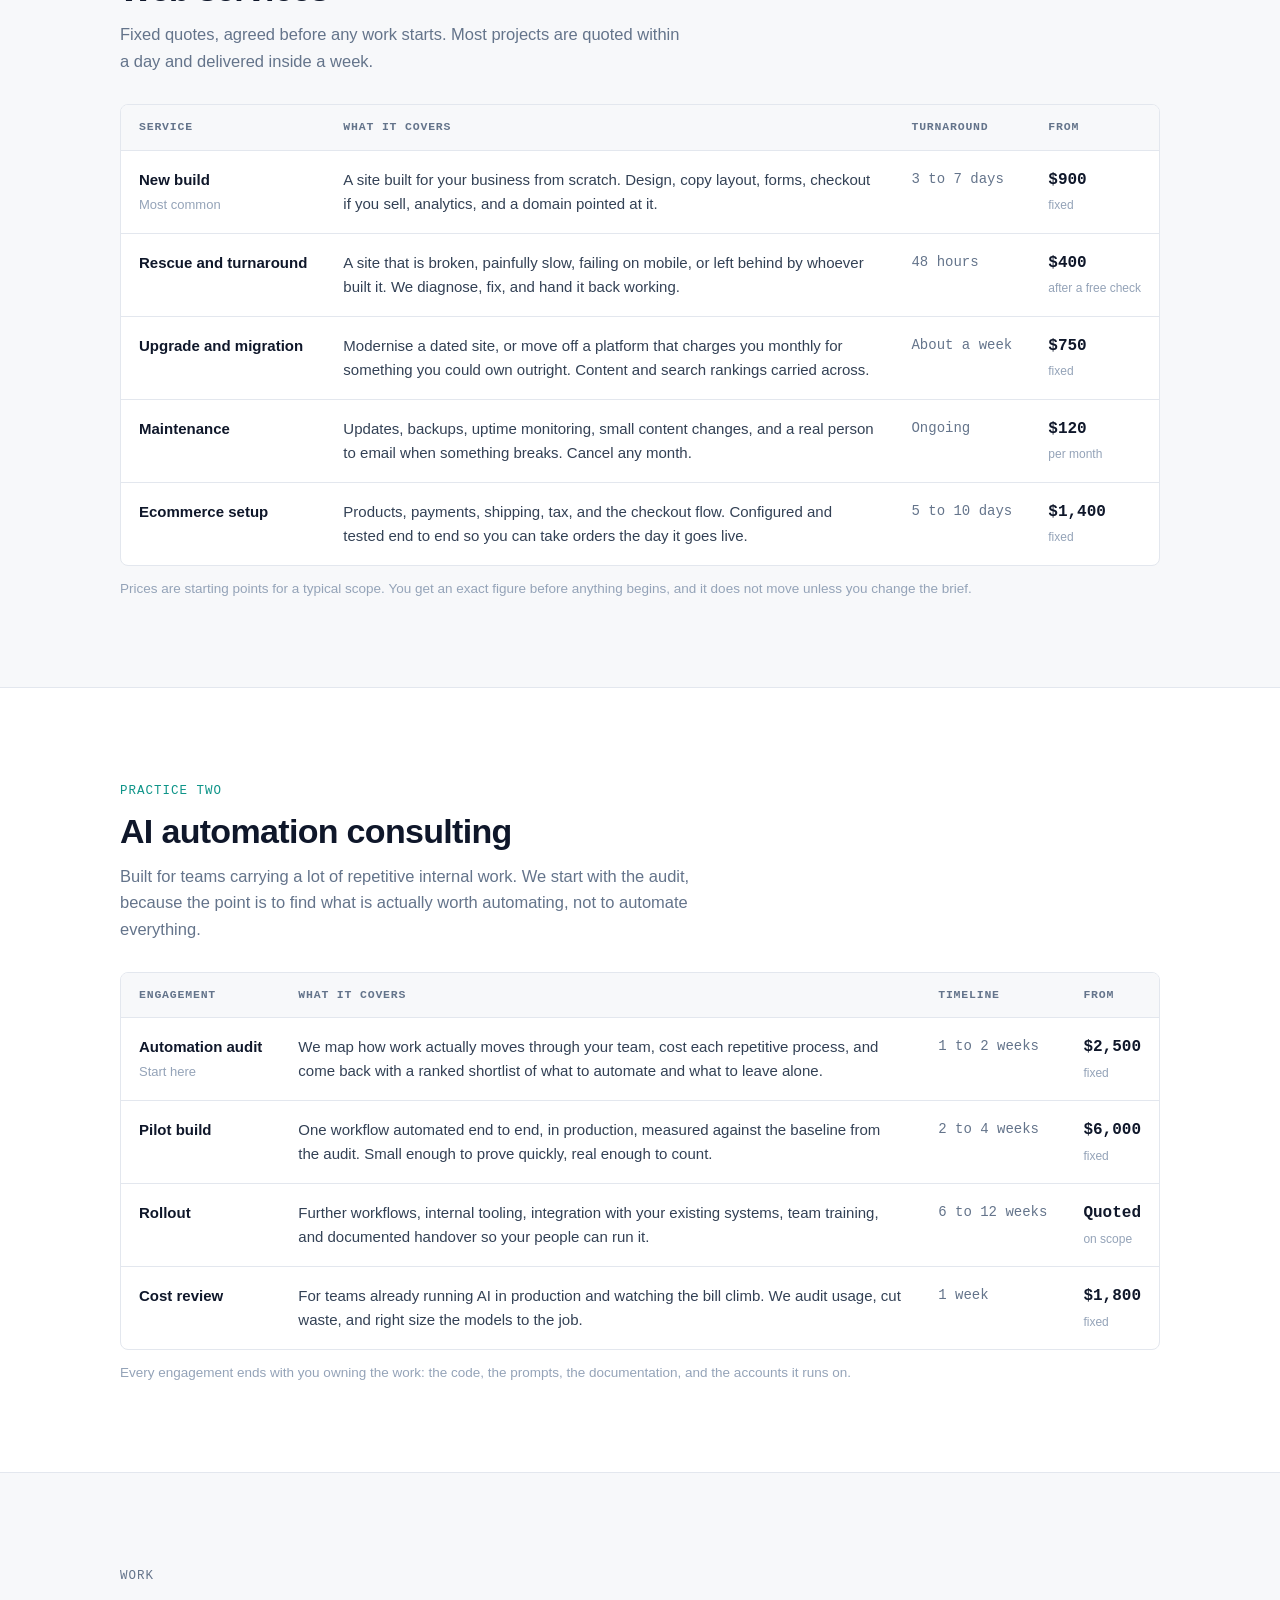
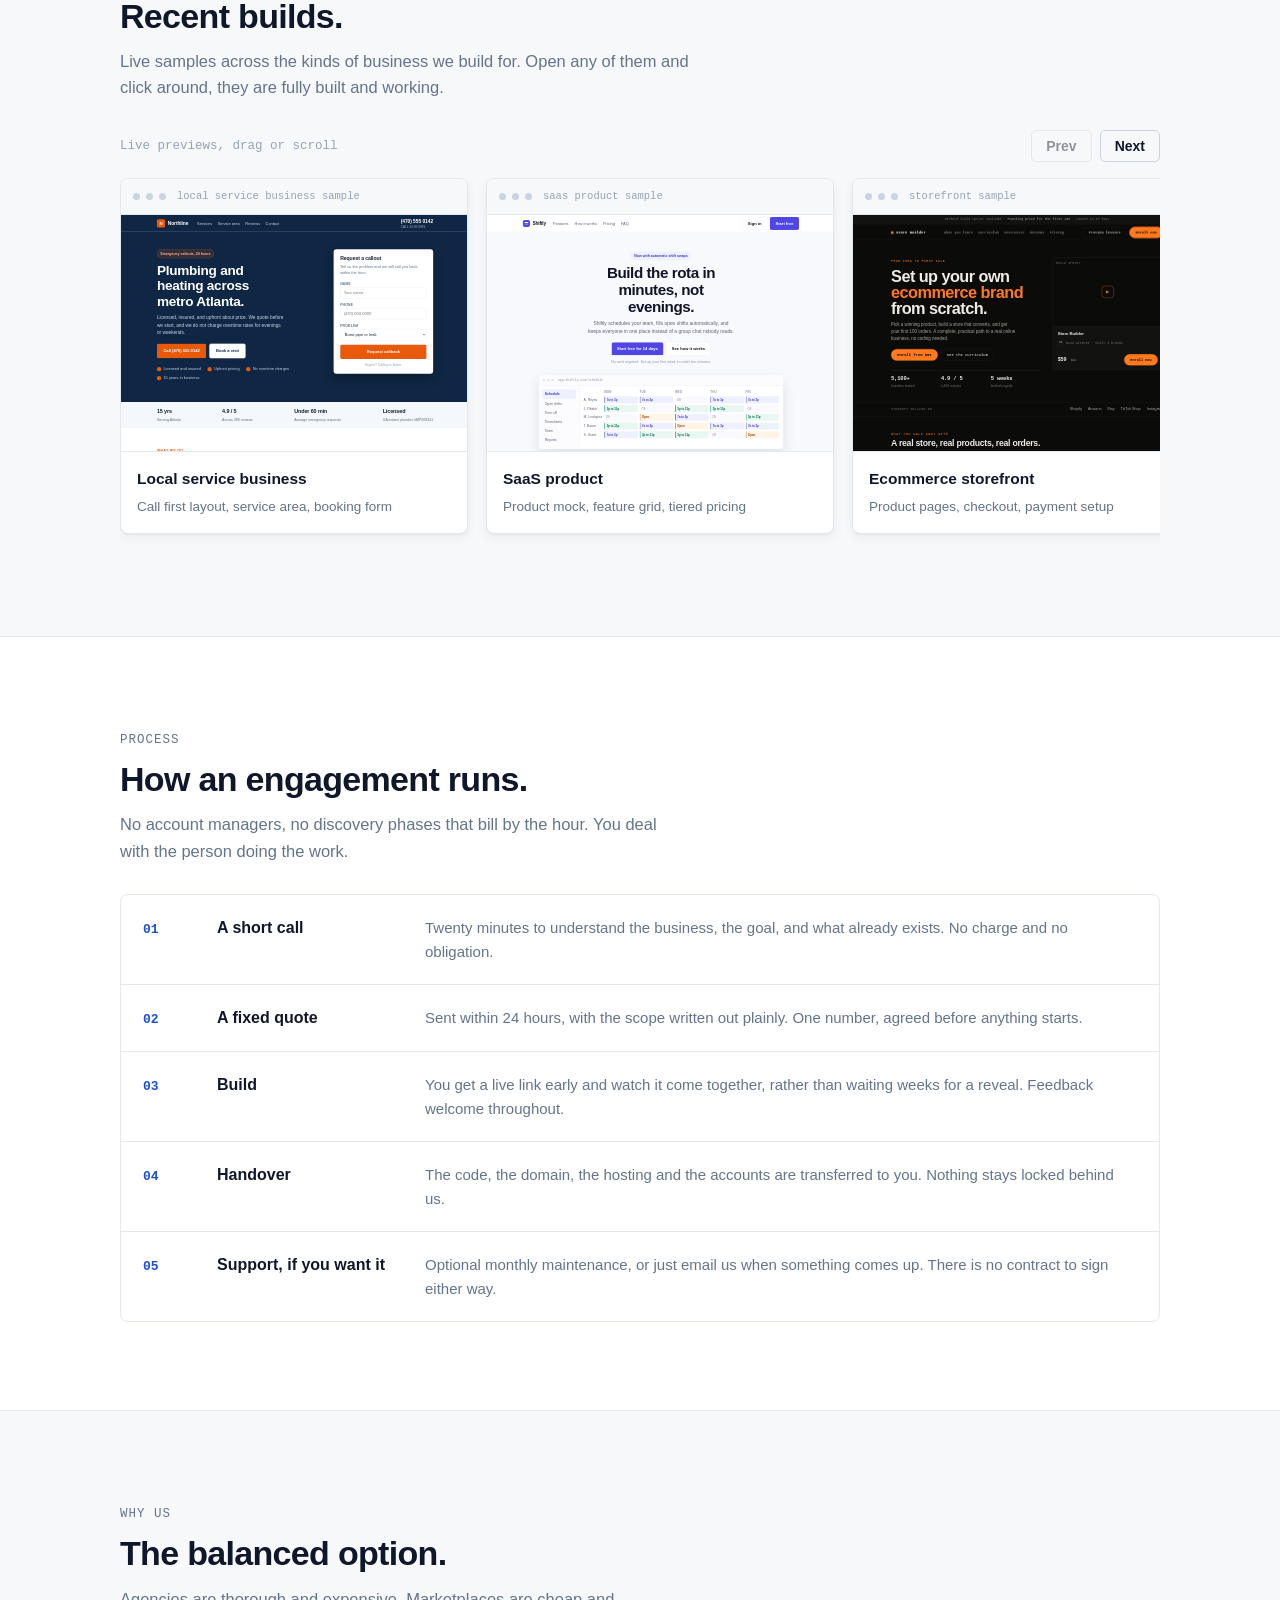
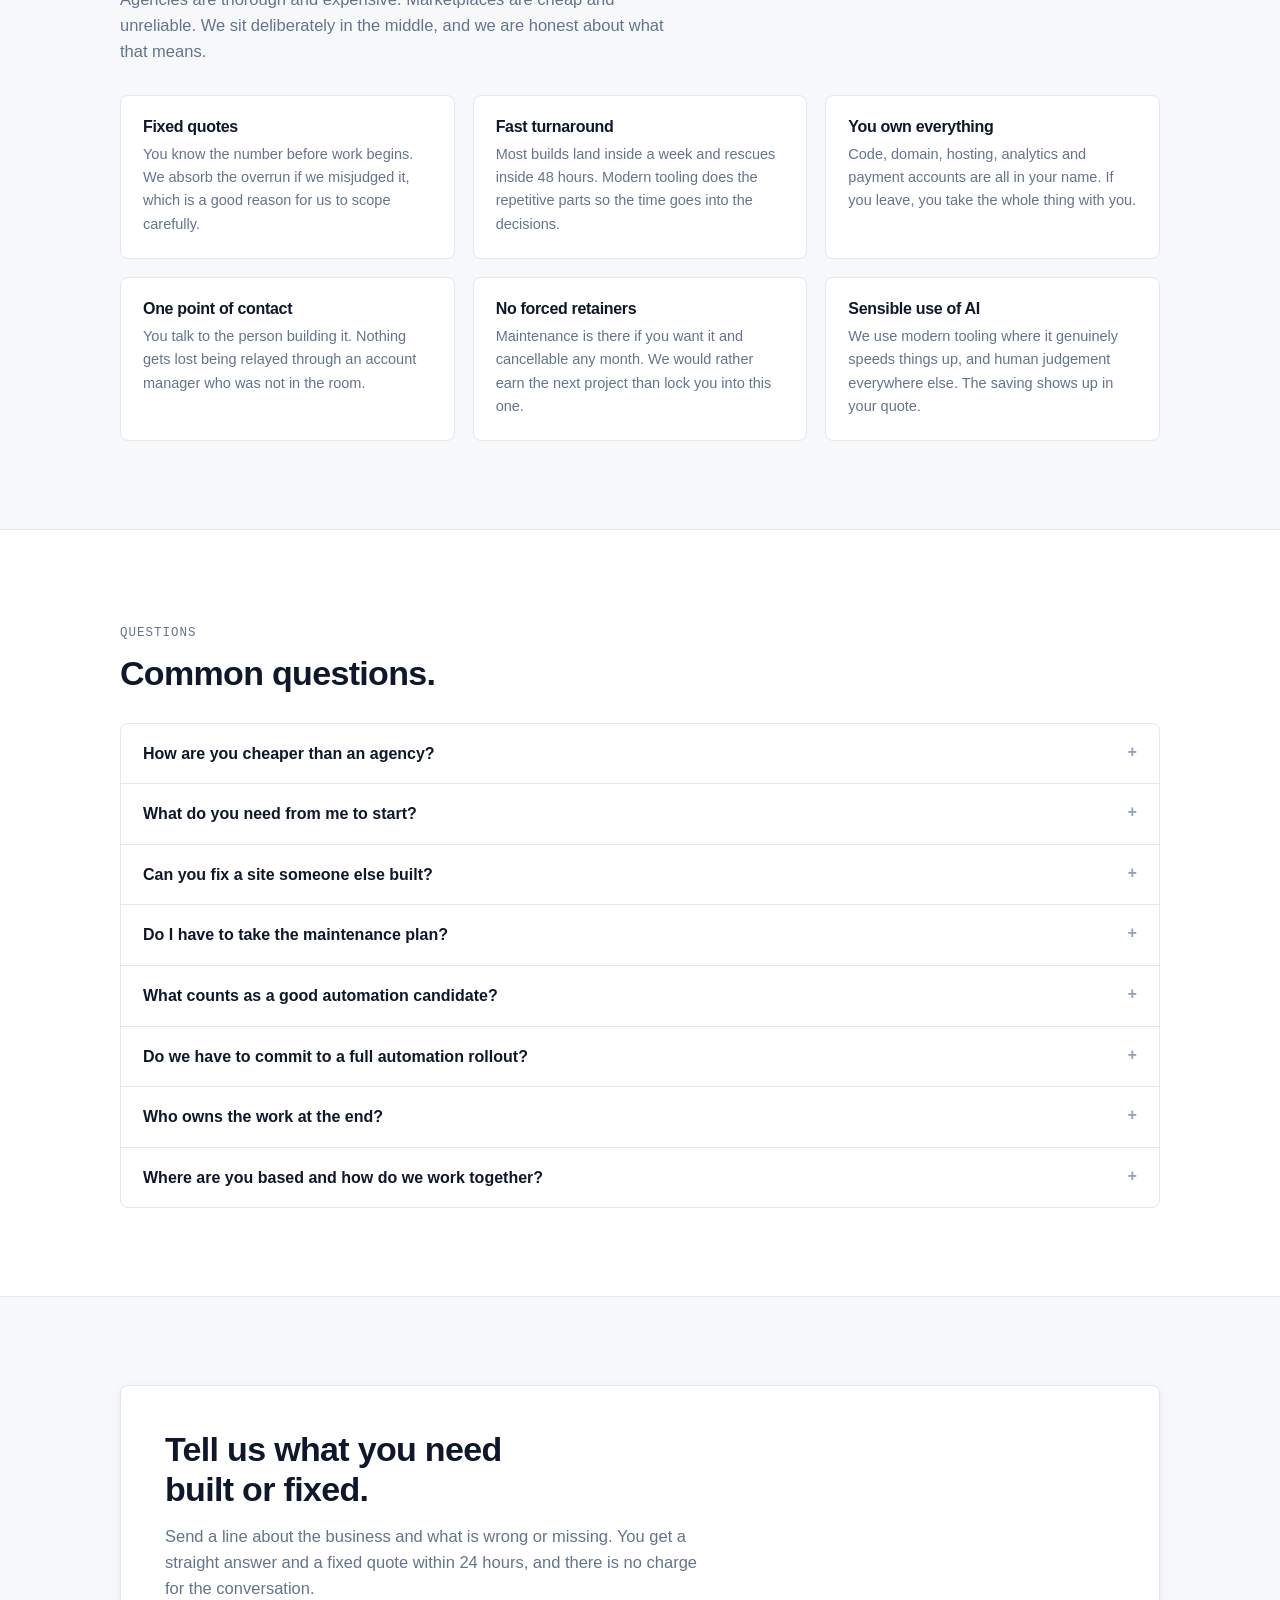
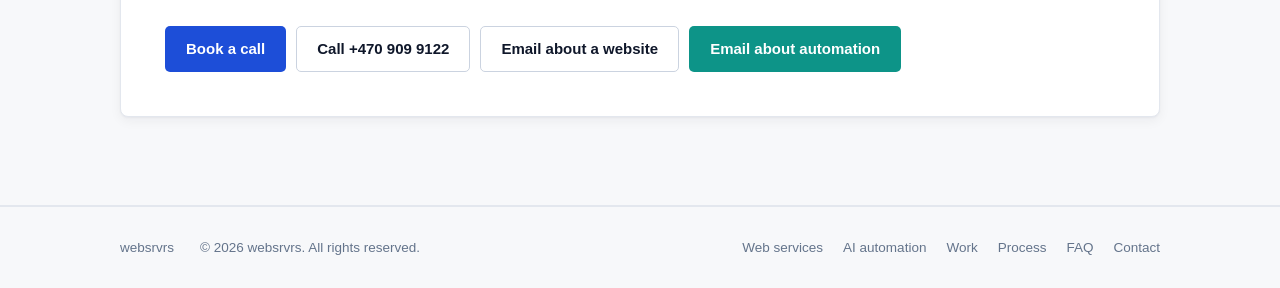
==== commit 9a3cacfd: "Add booking and direct contact, plus two new work samples Contact is now buttons rather than a writt" ====
--- a/index.html
+++ b/index.html
@@ -26,7 +26,8 @@
         <a href="#faq">FAQ</a>
       </nav>
       <div class="right">
-        <a href="#contact" class="btn btn-primary btn-sm">Get a quote</a>
+        <a href="tel:+4709099122" class="telhdr">+470 909 9122</a>
+        <a href="https://calendly.com/hmk4biz" target="_blank" rel="noopener" class="btn btn-primary btn-sm">Book a call</a>
         <button class="burger" id="burger" aria-label="Menu"><span></span><span></span><span></span></button>
       </div>
     </div>
@@ -40,7 +41,8 @@
         <h1>Web work, done properly and priced fairly.</h1>
         <p class="sub">We build, fix, maintain and modernise the websites businesses actually run on. And we help larger teams put AI to work in the places where it saves real money.</p>
         <div class="acts">
-          <a href="#contact" class="btn btn-primary">Get a quote</a>
+          <a href="https://calendly.com/hmk4biz" target="_blank" rel="noopener" class="btn btn-primary">Book a call</a>
+          <a href="#contact" class="btn btn-ghost">Get a quote</a>
           <a href="#work" class="btn btn-ghost">See our work</a>
         </div>
         <div class="trust">
@@ -205,6 +207,16 @@
             </div>
           </div>
           <div class="track" id="track">
+            <a class="card" href="work/local/">
+              <div class="card-bar"><i></i><i></i><i></i><span class="u">local service business sample</span></div>
+              <div class="card-view"><iframe src="work/local/" title="Local service business sample" loading="lazy" tabindex="-1" aria-hidden="true"></iframe></div>
+              <div class="card-cap"><b>Local service business</b><span>Call first layout, service area, booking form</span></div>
+            </a>
+            <a class="card" href="work/saas/">
+              <div class="card-bar"><i></i><i></i><i></i><span class="u">saas product sample</span></div>
+              <div class="card-view"><iframe src="work/saas/" title="SaaS product sample" loading="lazy" tabindex="-1" aria-hidden="true"></iframe></div>
+              <div class="card-cap"><b>SaaS product</b><span>Product mock, feature grid, tiered pricing</span></div>
+            </a>
             <a class="card" href="work/storefront/">
               <div class="card-bar"><i></i><i></i><i></i><span class="u">storefront sample</span></div>
               <div class="card-view"><iframe src="work/storefront/" title="Storefront sample" loading="lazy" tabindex="-1" aria-hidden="true"></iframe></div>
@@ -323,10 +335,11 @@
           <h2>Tell us what you need built or fixed.</h2>
           <p>Send a line about the business and what is wrong or missing. You get a straight answer and a fixed quote within 24 hours, and there is no charge for the conversation.</p>
           <div class="acts">
-            <a class="btn btn-primary" href="mailto:hello@websrvrs.com?subject=Project%20enquiry&body=Hi%2C%0D%0A%0D%0ABusiness%3A%0D%0ACurrent%20site%20(if%20any)%3A%0D%0AWhat%20I%20need%3A%0D%0ATimeline%3A%0D%0A">Get a quote</a>
-            <a class="btn btn-ai" href="mailto:hello@websrvrs.com?subject=AI%20automation%20enquiry&body=Hi%2C%0D%0A%0D%0ACompany%3A%0D%0ATeam%20size%3A%0D%0AThe%20repetitive%20work%20we%20want%20to%20look%20at%3A%0D%0A">Enquire about automation</a>
-          </div>
-          <p class="mailto">hello@websrvrs.com</p>
+            <a class="btn btn-primary" href="https://calendly.com/hmk4biz" target="_blank" rel="noopener">Book a call</a>
+            <a class="btn btn-ghost" href="tel:+4709099122">Call +470 909 9122</a>
+            <a class="btn btn-ghost" href="mailto:hmk4biz@gmail.com?subject=Website%20enquiry&body=Hi%2C%0D%0A%0D%0ABusiness%3A%0D%0ACurrent%20site%20(if%20any)%3A%0D%0AWhat%20I%20need%3A%0D%0ATimeline%3A%0D%0A">Email about a website</a>
+            <a class="btn btn-ai" href="mailto:hmk4biz@gmail.com?subject=AI%20automation%20enquiry&body=Hi%2C%0D%0A%0D%0ACompany%3A%0D%0ATeam%20size%3A%0D%0AThe%20repetitive%20work%20we%20want%20to%20look%20at%3A%0D%0A">Email about automation</a>
+          </div>
         </div>
       </div>
     </section>
--- a/styles.css
+++ b/styles.css
@@ -65,6 +65,8 @@
 .mast nav a { color: var(--ink-soft); font-size: 15px; font-weight: 500; }
 .mast nav a:hover { color: var(--web); text-decoration: none; }
 .mast .right { margin-left: auto; display: flex; align-items: center; gap: 12px; }
+.telhdr { font-weight: 600; font-size: 15px; color: var(--ink); white-space: nowrap; }
+.telhdr:hover { color: var(--web); text-decoration: none; }
 .burger { display: none; background: none; border: 1px solid var(--line-strong); border-radius: var(--r-sm); padding: 6px 8px; cursor: pointer; }
 .burger span { display: block; width: 16px; height: 2px; background: var(--ink); margin: 3px 0; }
 
@@ -212,6 +214,7 @@
   .burger { display: block; }
   .mast.open nav { display: flex; position: absolute; top: 64px; left: 0; right: 0; flex-direction: column; gap: 0; background: #fff; border-bottom: 1px solid var(--line); padding: 6px var(--pad) 16px; }
   .mast.open nav a { padding: 11px 0; border-bottom: 1px solid var(--line); width: 100%; }
+  .telhdr { display: none; }
   .step { grid-template-columns: 44px 1fr; }
   .step .d { grid-column: 2; }
 }
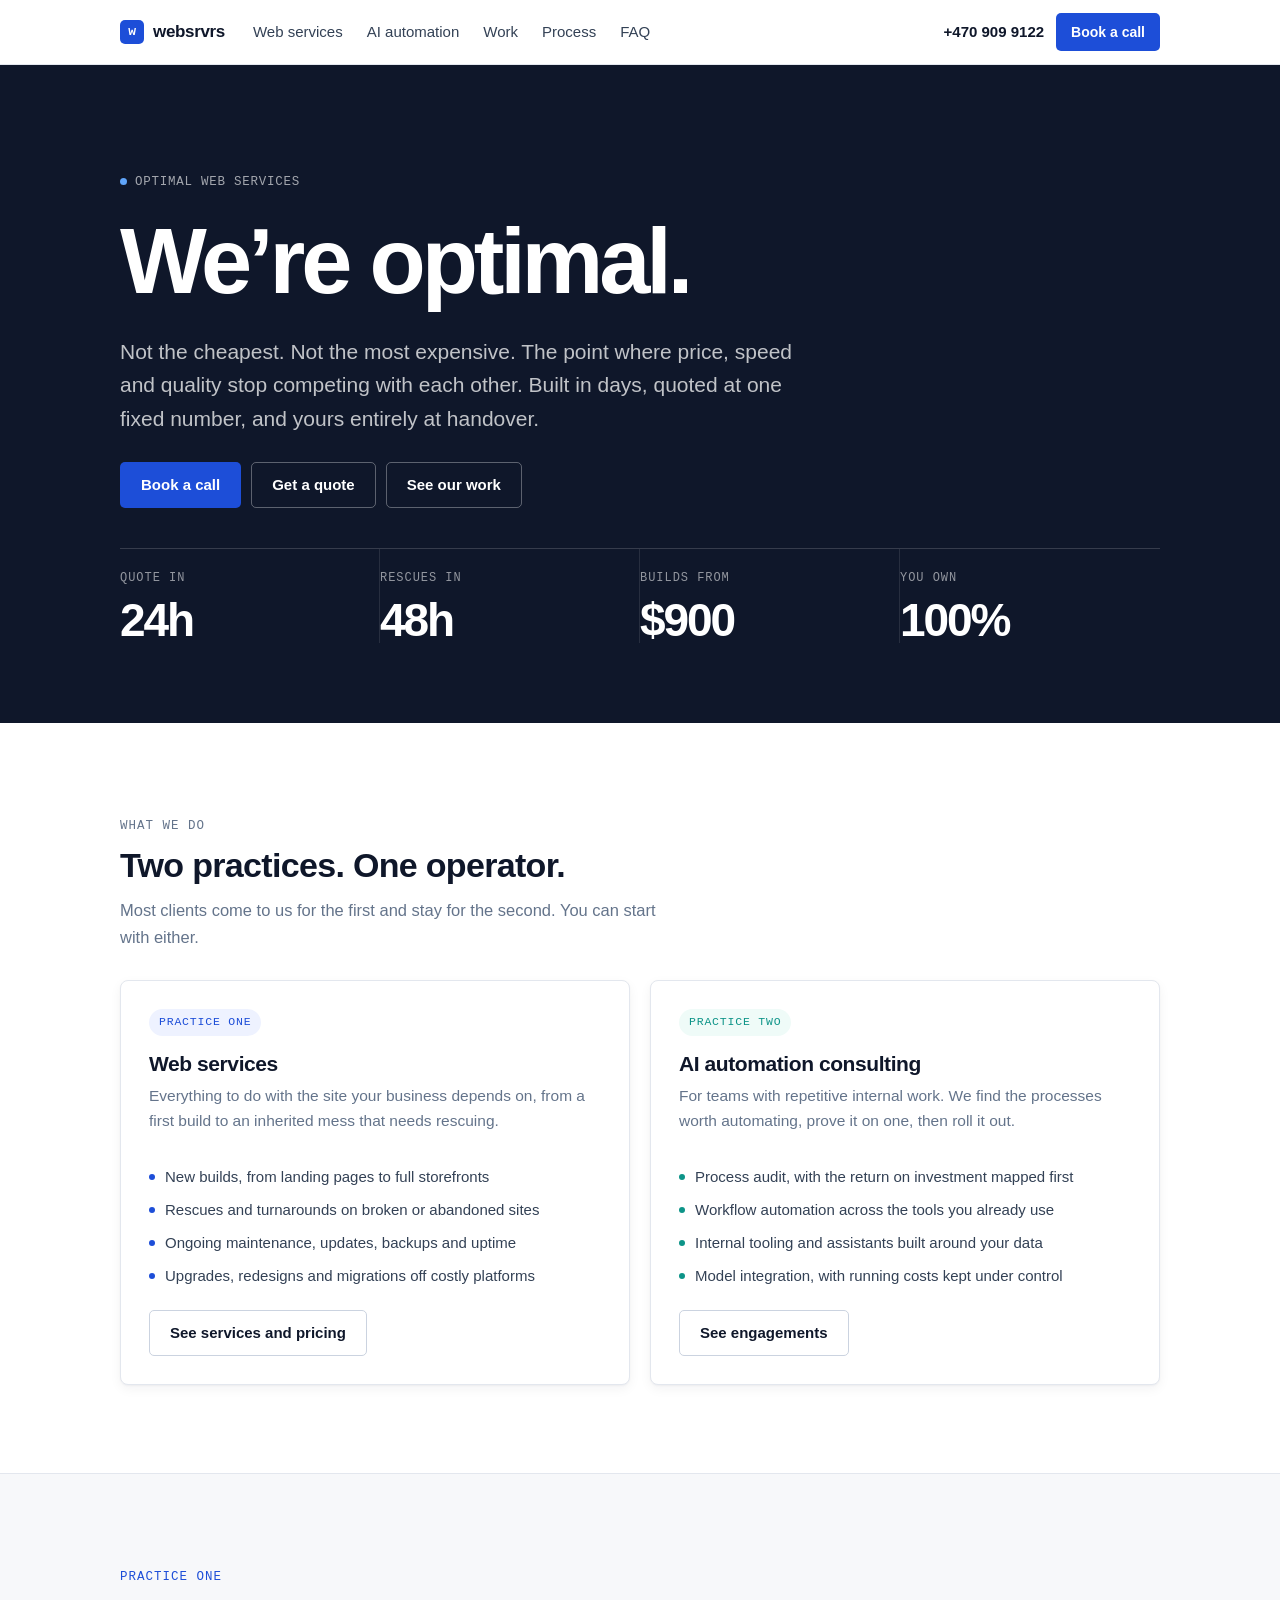
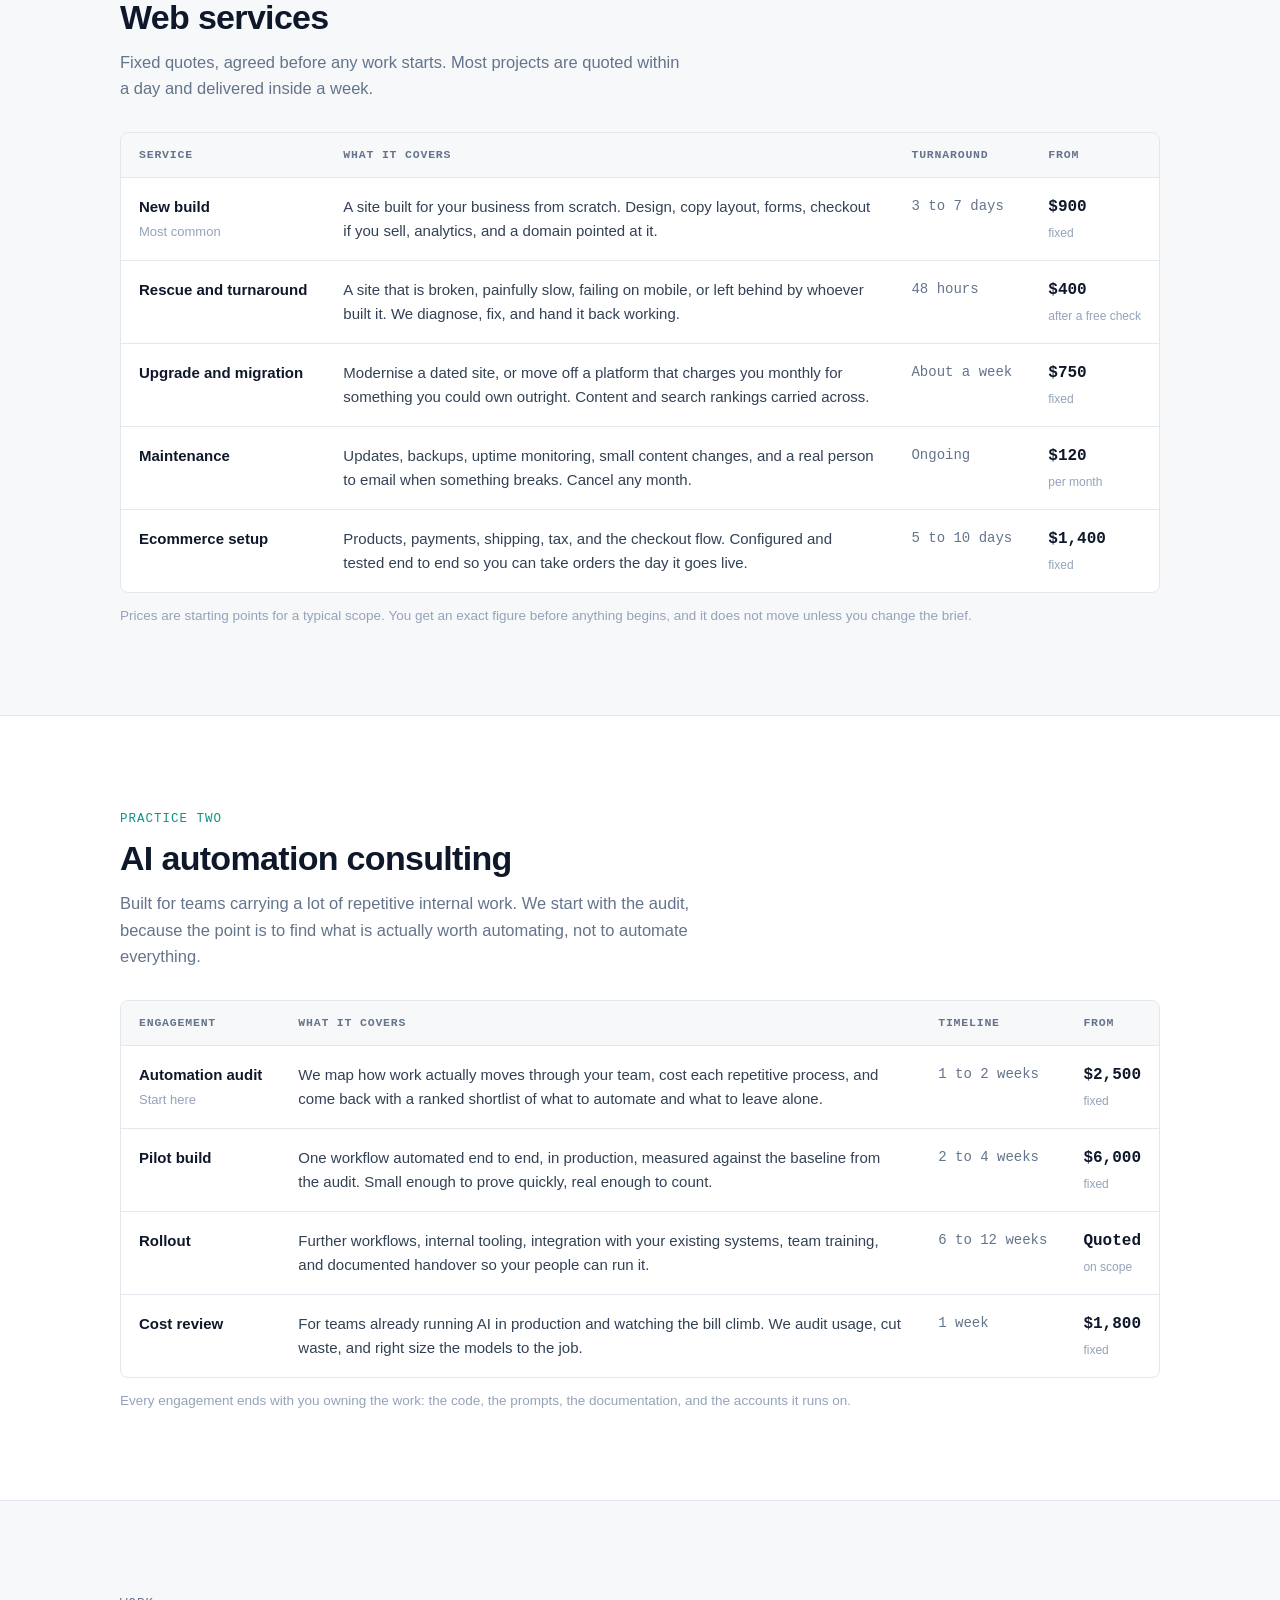
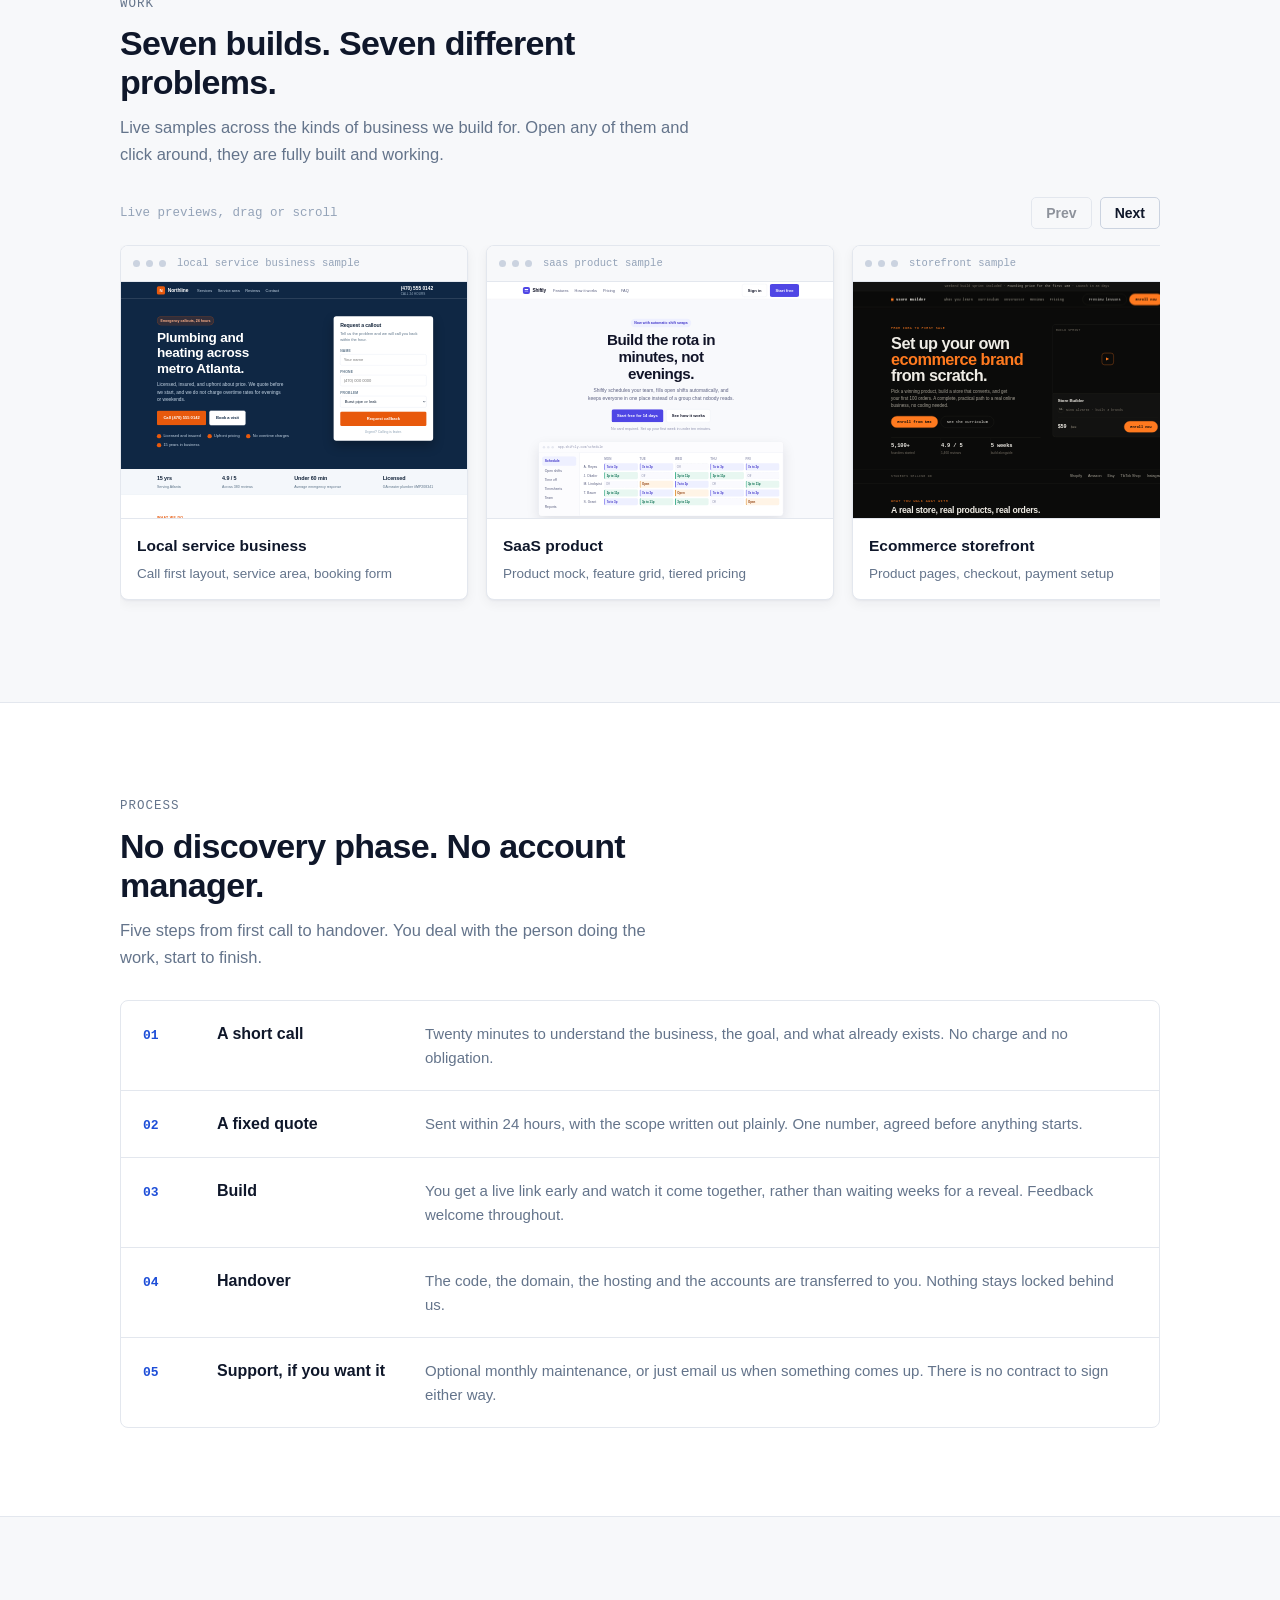
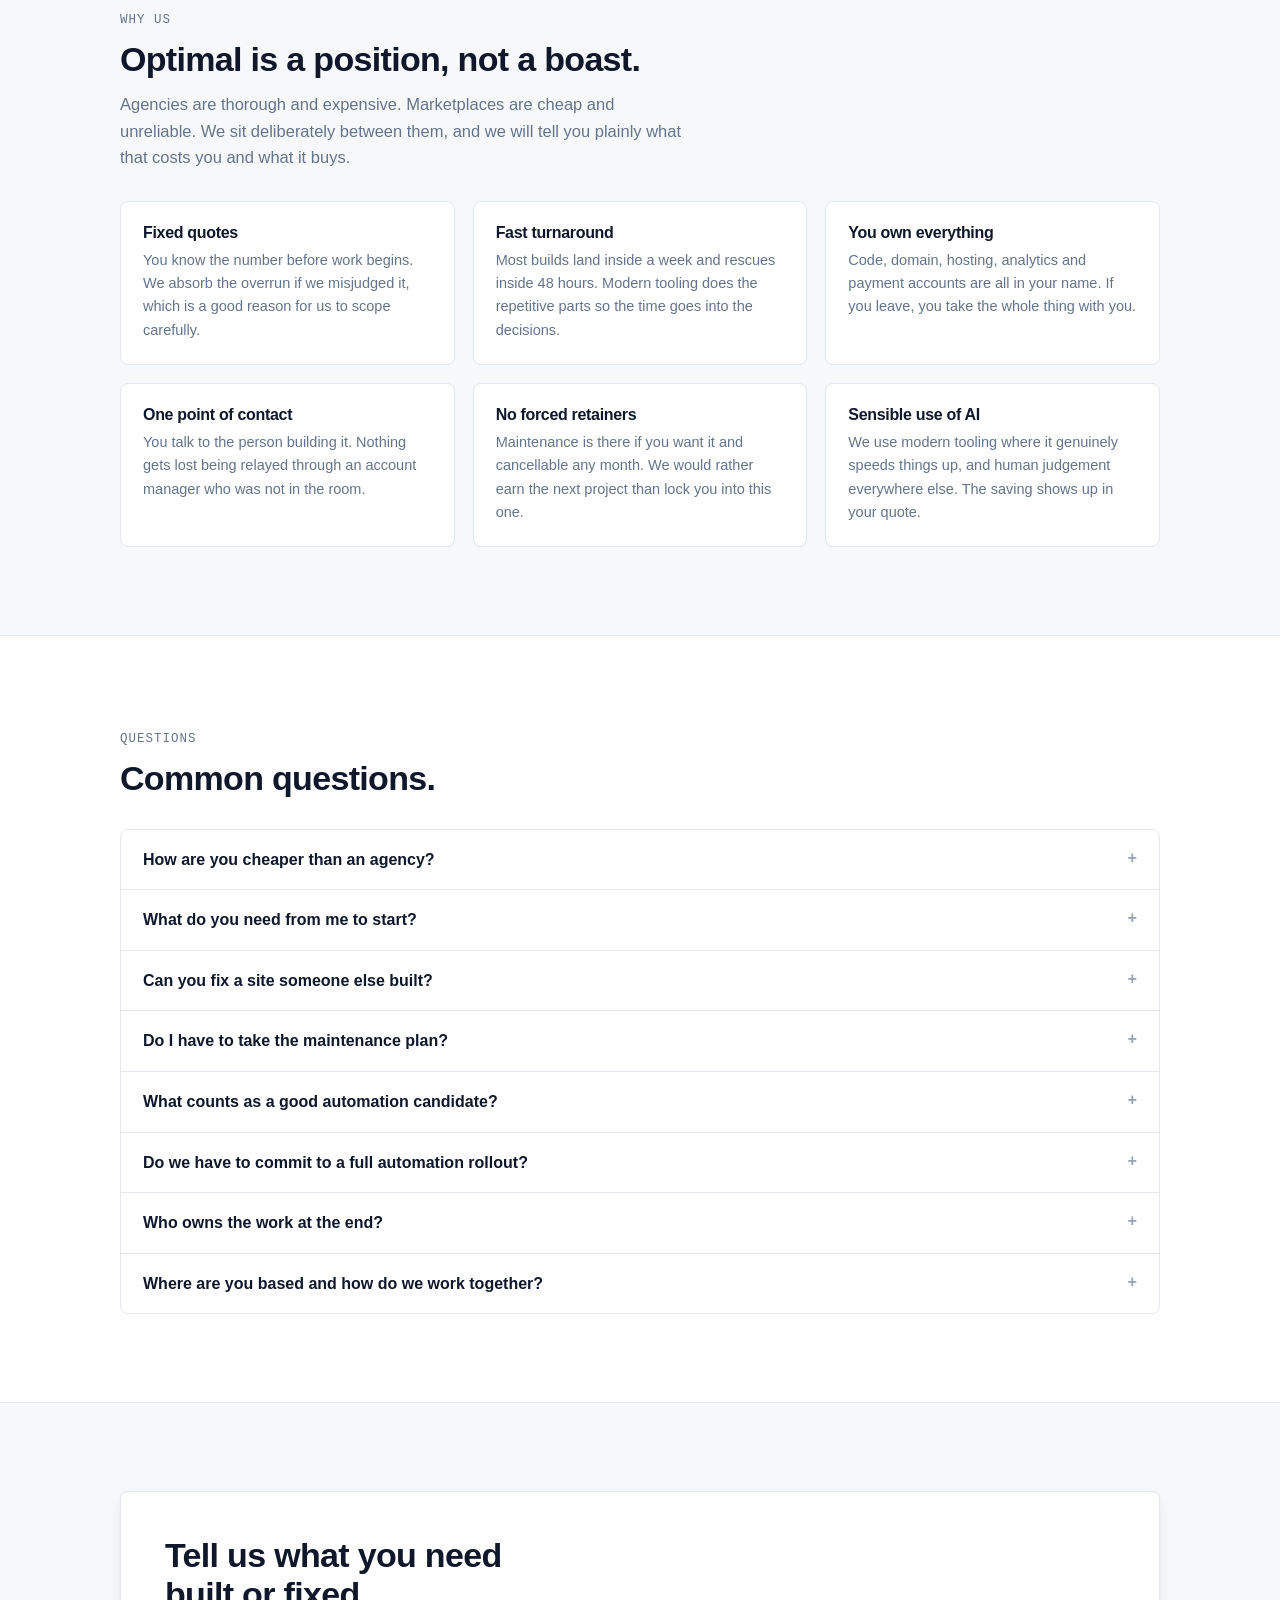
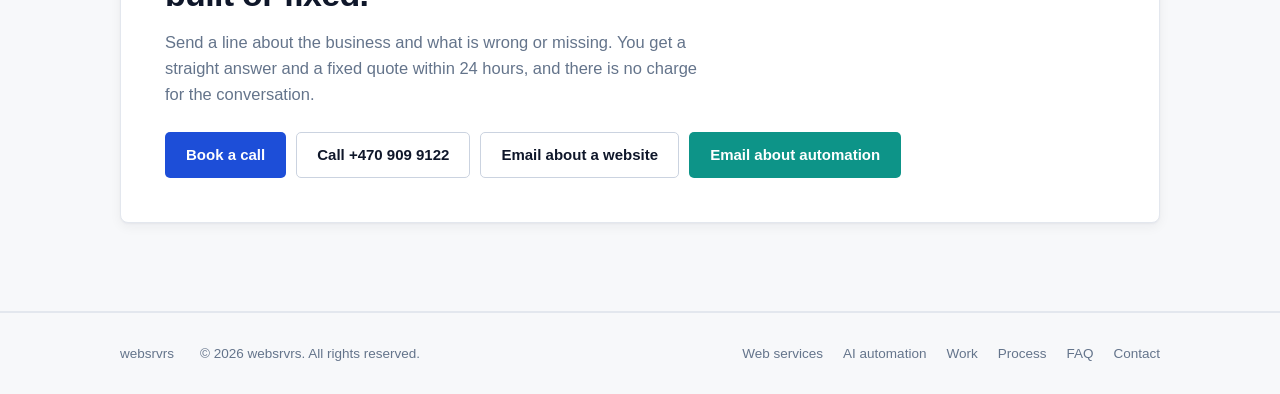
==== commit 3303cbe6: "Lead with the claim, and wire the real booking link The landing was accurate and forgettable. It now" ====
--- a/index.html
+++ b/index.html
@@ -3,12 +3,12 @@
 <head>
   <meta charset="UTF-8" />
   <meta name="viewport" content="width=device-width, initial-scale=1.0" />
-  <title>websrvrs · web services and AI automation</title>
-  <meta name="description" content="We build, fix, maintain and modernise the websites businesses run on, and help larger teams automate work with AI. Fixed quotes, fast turnaround, you own everything." />
+  <title>websrvrs · we&#8217;re optimal</title>
+  <meta name="description" content="Not the cheapest. Not the most expensive. The point where price, speed and quality stop competing. Sites built in days, quoted at one fixed number, yours at handover. Web services and AI automation." />
   <meta name="theme-color" content="#ffffff" />
   <link rel="icon" href="favicon.svg" type="image/svg+xml" />
-  <meta property="og:title" content="websrvrs · web services and AI automation" />
-  <meta property="og:description" content="Web builds, rescues, maintenance and upgrades. Plus AI automation consulting for teams. Fixed quotes, fast turnaround." />
+  <meta property="og:title" content="websrvrs · we&#8217;re optimal" />
+  <meta property="og:description" content="Quote in 24h. Rescues in 48h. Builds from $900. You own 100%. Web services and AI automation." />
   <meta property="og:type" content="website" />
   <link rel="stylesheet" href="styles.css" />
   <script>document.documentElement.classList.add("js");</script>
@@ -27,7 +27,7 @@
       </nav>
       <div class="right">
         <a href="tel:+4709099122" class="telhdr">+470 909 9122</a>
-        <a href="https://calendly.com/hmk4biz" target="_blank" rel="noopener" class="btn btn-primary btn-sm">Book a call</a>
+        <a href="https://calendly.com/hmk4biz/30min" target="_blank" rel="noopener" class="btn btn-primary btn-sm">Book a call</a>
         <button class="burger" id="burger" aria-label="Menu"><span></span><span></span><span></span></button>
       </div>
     </div>
@@ -37,20 +37,20 @@
     <!-- HERO -->
     <section class="hero">
       <div class="wrap">
-        <span class="kick"><i></i>Web services and AI automation</span>
-        <h1>Web work, done properly and priced fairly.</h1>
-        <p class="sub">We build, fix, maintain and modernise the websites businesses actually run on. And we help larger teams put AI to work in the places where it saves real money.</p>
+        <span class="kick"><i></i>Optimal web services</span>
+        <h1>We&#8217;re optimal.</h1>
+        <p class="sub">Not the cheapest. Not the most expensive. The point where price, speed and quality stop competing with each other. Built in days, quoted at one fixed number, and yours entirely at handover.</p>
         <div class="acts">
-          <a href="https://calendly.com/hmk4biz" target="_blank" rel="noopener" class="btn btn-primary">Book a call</a>
-          <a href="#contact" class="btn btn-ghost">Get a quote</a>
-          <a href="#work" class="btn btn-ghost">See our work</a>
-        </div>
-        <div class="trust">
-          <span>Quote within 24 hours</span>
-          <span>Fixed price, not hourly</span>
-          <span>No lock in, no retainer required</span>
-          <span>You own the code and the accounts</span>
-        </div>
+          <a href="https://calendly.com/hmk4biz/30min" target="_blank" rel="noopener" class="btn btn-primary">Book a call</a>
+          <a href="#contact" class="btn btn-ondark">Get a quote</a>
+          <a href="#work" class="btn btn-ondark">See our work</a>
+        </div>
+        <dl class="stats">
+          <div><dt>Quote in</dt><dd>24h</dd></div>
+          <div><dt>Rescues in</dt><dd>48h</dd></div>
+          <div><dt>Builds from</dt><dd>$900</dd></div>
+          <div><dt>You own</dt><dd>100%</dd></div>
+        </dl>
       </div>
     </section>
 
@@ -59,7 +59,7 @@
       <div class="wrap">
         <div class="shead rise">
           <span class="lbl">What we do</span>
-          <h2>Two practices, one team.</h2>
+          <h2>Two practices. One operator.</h2>
           <p>Most clients come to us for the first and stay for the second. You can start with either.</p>
         </div>
 
@@ -194,7 +194,7 @@
       <div class="wrap">
         <div class="shead rise">
           <span class="lbl">Work</span>
-          <h2>Recent builds.</h2>
+          <h2>Seven builds. Seven different problems.</h2>
           <p>Live samples across the kinds of business we build for. Open any of them and click around, they are fully built and working.</p>
         </div>
 
@@ -252,8 +252,8 @@
       <div class="wrap">
         <div class="shead rise">
           <span class="lbl">Process</span>
-          <h2>How an engagement runs.</h2>
-          <p>No account managers, no discovery phases that bill by the hour. You deal with the person doing the work.</p>
+          <h2>No discovery phase. No account manager.</h2>
+          <p>Five steps from first call to handover. You deal with the person doing the work, start to finish.</p>
         </div>
         <div class="steps rise">
           <div class="step"><span class="n">01</span><span class="t">A short call</span><span class="d">Twenty minutes to understand the business, the goal, and what already exists. No charge and no obligation.</span></div>
@@ -270,8 +270,8 @@
       <div class="wrap">
         <div class="shead rise">
           <span class="lbl">Why us</span>
-          <h2>The balanced option.</h2>
-          <p>Agencies are thorough and expensive. Marketplaces are cheap and unreliable. We sit deliberately in the middle, and we are honest about what that means.</p>
+          <h2>Optimal is a position, not a boast.</h2>
+          <p>Agencies are thorough and expensive. Marketplaces are cheap and unreliable. We sit deliberately between them, and we will tell you plainly what that costs you and what it buys.</p>
         </div>
         <div class="why">
           <div class="c rise"><h3>Fixed quotes</h3><p>You know the number before work begins. We absorb the overrun if we misjudged it, which is a good reason for us to scope carefully.</p></div>
@@ -335,7 +335,7 @@
           <h2>Tell us what you need built or fixed.</h2>
           <p>Send a line about the business and what is wrong or missing. You get a straight answer and a fixed quote within 24 hours, and there is no charge for the conversation.</p>
           <div class="acts">
-            <a class="btn btn-primary" href="https://calendly.com/hmk4biz" target="_blank" rel="noopener">Book a call</a>
+            <a class="btn btn-primary" href="https://calendly.com/hmk4biz/30min" target="_blank" rel="noopener">Book a call</a>
             <a class="btn btn-ghost" href="tel:+4709099122">Call +470 909 9122</a>
             <a class="btn btn-ghost" href="mailto:hmk4biz@gmail.com?subject=Website%20enquiry&body=Hi%2C%0D%0A%0D%0ABusiness%3A%0D%0ACurrent%20site%20(if%20any)%3A%0D%0AWhat%20I%20need%3A%0D%0ATimeline%3A%0D%0A">Email about a website</a>
             <a class="btn btn-ai" href="mailto:hmk4biz@gmail.com?subject=AI%20automation%20enquiry&body=Hi%2C%0D%0A%0D%0ACompany%3A%0D%0ATeam%20size%3A%0D%0AThe%20repetitive%20work%20we%20want%20to%20look%20at%3A%0D%0A">Email about automation</a>
--- a/styles.css
+++ b/styles.css
@@ -88,15 +88,22 @@
 .btn-sm { padding: 7px 14px; font-size: 14px; }
 
 /* ---------- Hero ---------- */
-.hero { padding-block: clamp(48px, 7vw, 82px) var(--sect); border-bottom: 1px solid var(--line); background: var(--bg-soft); }
+.hero { padding-block: clamp(56px, 8vw, 104px) clamp(48px, 7vw, 80px); background: #0f172a; color: #fff; }
+.hero h1 { color: #fff; font-size: clamp(46px, 9vw, 92px); letter-spacing: -0.045em; max-width: 13ch; margin-top: 18px; }
+.hero .kick { color: rgba(255,255,255,.62); }
+.hero .kick i { background: #60a5fa; }
+.btn-ondark { background: transparent; border-color: rgba(255,255,255,.32); color: #fff; }
+.btn-ondark:hover { background: rgba(255,255,255,.09); border-color: #fff; color: #fff; }
+.stats { margin: 40px 0 0; display: grid; grid-template-columns: repeat(4, 1fr); border-top: 1px solid rgba(255,255,255,.16); }
+.stats div { padding: 20px 20px 0 0; border-right: 1px solid rgba(255,255,255,.1); }
+.stats div:last-child { border-right: 0; }
+.stats dt { font-family: var(--mono); font-size: 12px; letter-spacing: .08em; text-transform: uppercase; color: rgba(255,255,255,.55); }
+.stats dd { margin: 9px 0 0; font-size: clamp(30px, 4.2vw, 46px); font-weight: 800; letter-spacing: -0.045em; color: #fff; line-height: 1; }
 .kick { display: inline-flex; align-items: center; gap: 8px; font-family: var(--mono); font-size: 12.5px; letter-spacing: .06em; text-transform: uppercase; color: var(--muted); }
 .kick i { width: 7px; height: 7px; border-radius: 50%; background: var(--web); display: block; }
 .hero h1 { margin-top: 16px; max-width: 17ch; }
-.hero .sub { margin-top: 18px; max-width: 62ch; font-size: clamp(16px, 1.5vw, 18.5px); color: var(--ink-soft); }
+.hero .sub { margin-top: 20px; max-width: 58ch; font-size: clamp(17px, 1.7vw, 21px); color: rgba(255,255,255,.74); }
 .hero .acts { margin-top: 26px; display: flex; flex-wrap: wrap; gap: 10px; }
-.trust { margin-top: 30px; display: flex; flex-wrap: wrap; gap: 10px 26px; }
-.trust span { display: inline-flex; align-items: center; gap: 8px; font-size: 14px; color: var(--muted); }
-.trust span::before { content: ""; width: 5px; height: 5px; border-radius: 50%; background: var(--ai); flex: none; }
 
 /* ---------- Sections ---------- */
 .sect { padding-block: var(--sect); }
@@ -215,6 +222,9 @@
   .mast.open nav { display: flex; position: absolute; top: 64px; left: 0; right: 0; flex-direction: column; gap: 0; background: #fff; border-bottom: 1px solid var(--line); padding: 6px var(--pad) 16px; }
   .mast.open nav a { padding: 11px 0; border-bottom: 1px solid var(--line); width: 100%; }
   .telhdr { display: none; }
+  .stats { grid-template-columns: repeat(2, 1fr); }
+  .stats div:nth-child(2n) { border-right: 0; }
+  .stats div { padding-bottom: 18px; }
   .step { grid-template-columns: 44px 1fr; }
   .step .d { grid-column: 2; }
 }
